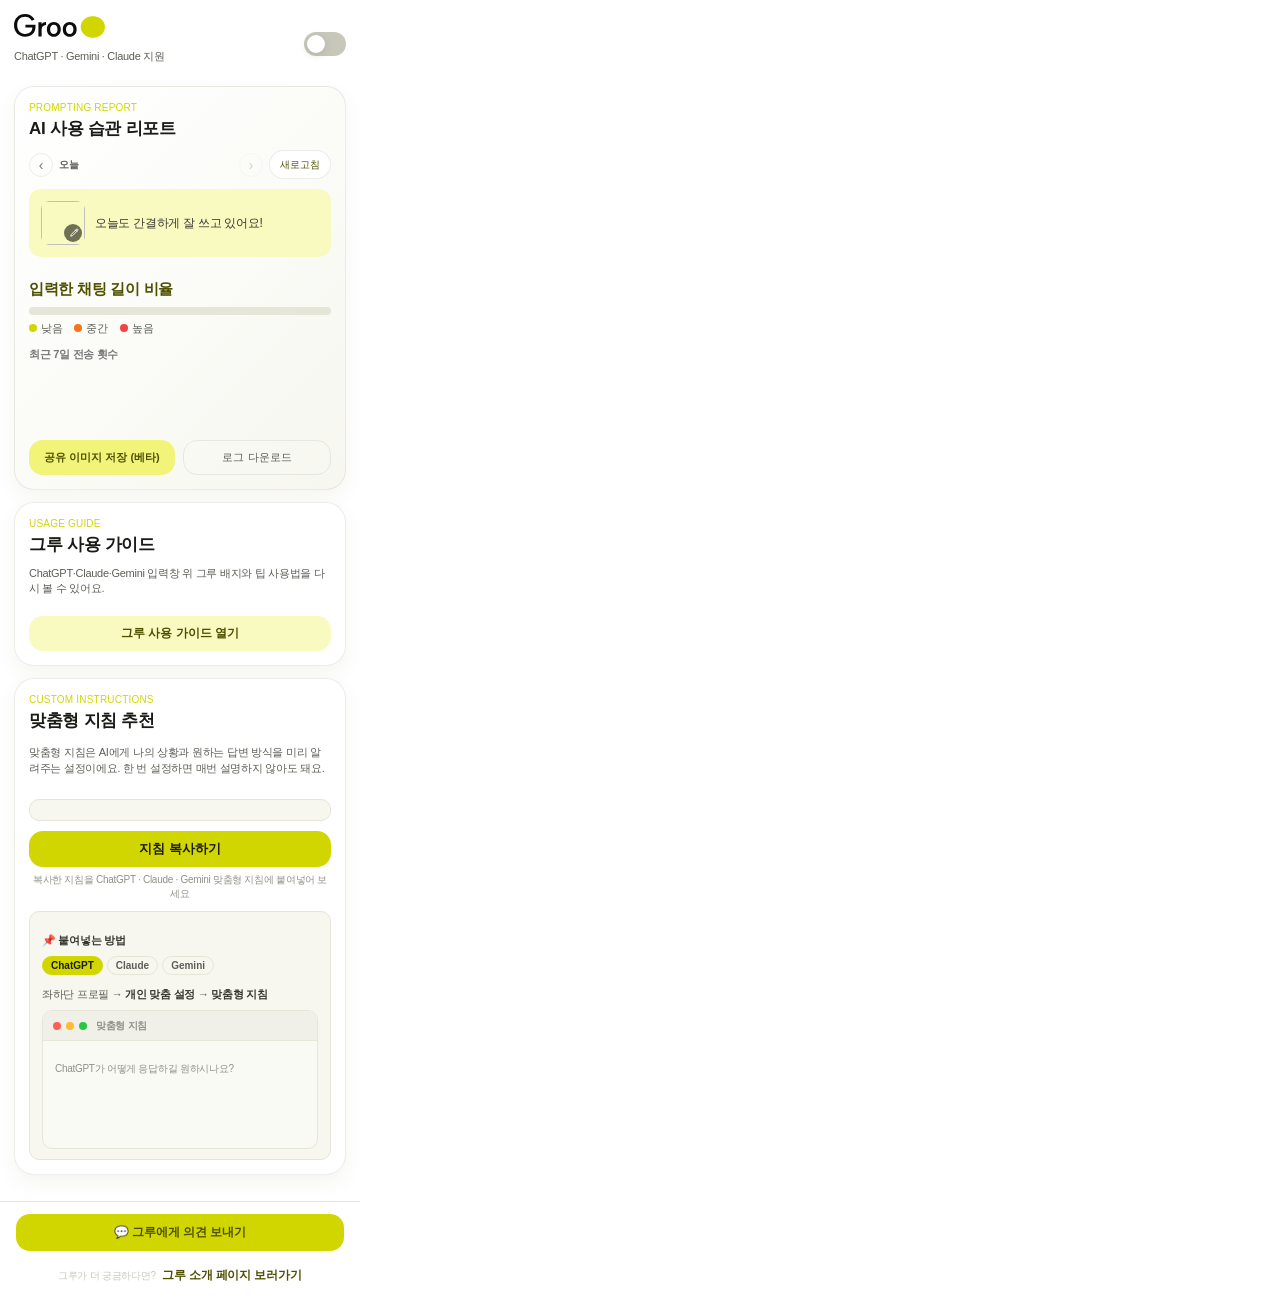
==== chrome-extension/popup/popup.html @ a74c9aa5 "피드백 버튼 구글폼 링크 연결" ====
<!doctype html>
<html lang="ko">
  <head>
    <meta charset="utf-8" />
    <meta name="viewport" content="width=device-width, initial-scale=1" />
    <title>그루Groo</title>
    <link rel="stylesheet" href="popup.css" />
  </head>
  <body>
    <main class="wrap">
      <header class="header">
        <div>
          <img src="../assets/logo_eng.svg" alt="그루" class="header-logo" />
          <p class="text-body-m">ChatGPT · Gemini · Claude 지원</p>
        </div>
        <label class="switch" title="확장 프로그램 켜기/끄기">
          <input id="enabled" type="checkbox" />
          <span></span>
        </label>
      </header>

      <section class="card report-card">
        <span class="eyebrow text-body-s">Prompting Report</span>
        <h2 class="text-h2">AI 사용 습관 리포트</h2>

        <div class="report-header">
          <button class="date-nav text-body-s" id="prevDay" type="button">&#8249;</button>
          <div class="report-date text-body-s" id="reportDate">오늘</div>
          <button class="date-nav text-body-s" id="nextDay" type="button" disabled>&#8250;</button>
          <button class="report-refresh text-body-s" id="refreshReport" type="button">새로고침</button>
        </div>

        <div id="reportStatus" class="report-status text-body-m" hidden></div>

        <div class="puri-comment">
          <div class="puri-img-wrap" id="puriImgWrap" title="클릭해서 캐릭터 이미지 변경">
            <img class="puri-img" id="puriReportImg" alt="" width="44" height="44" />
            <span class="puri-upload-hint">
              <svg width="11" height="11" viewBox="0 0 24 24" fill="none" xmlns="http://www.w3.org/2000/svg" aria-hidden="true">
                <path d="M16.862 4.487l1.687-1.688a1.875 1.875 0 112.652 2.652L10.582 16.07a4.5 4.5 0 01-1.897 1.13L6 18l.8-2.685a4.5 4.5 0 011.13-1.897l8.932-8.931zm0 0L19.5 7.125" stroke="white" stroke-width="2" stroke-linecap="round" stroke-linejoin="round"/>
              </svg>
            </span>
          </div>
          <div class="puri-bubble text-body-l">
            <span id="puriReportMsg">오늘도 간결하게 잘 쓰고 있어요!</span>
          </div>
        </div>
        <input type="file" id="puriUploadInput" accept="image/*" hidden />
        <div id="puriCustomBadge" class="puri-custom-badge" hidden>
          <span class="text-body-s">커스텀 이미지 사용 중</span>
          <button id="puriResetBtn" class="puri-reset-btn text-body-s" type="button">초기화</button>
        </div>

        <div class="report-insights" id="reportInsights"></div>

        <div class="level-mix">
          <p class="level-mix-title text-h3">입력한 채팅 길이 비율</p>
          <div class="level-bar">
            <div class="level-seg low" id="lowRatio"></div>
            <div class="level-seg medium" id="mediumRatio"></div>
            <div class="level-seg high" id="highRatio"></div>
          </div>
          <div class="level-legend">
            <span class="legend-item text-body-m">
              <span class="legend-dot low-dot"></span>낮음
            </span>
            <span class="legend-item text-body-m">
              <span class="legend-dot medium-dot"></span>중간
            </span>
            <span class="legend-item text-body-m">
              <span class="legend-dot high-dot"></span>높음
            </span>
          </div>
          <p class="level-mix-note text-body-m" id="levelMixNote"></p>
        </div>

        <div class="week-calendar">
          <div class="week-label">최근 7일 전송 횟수</div>
          <div class="week-bars" id="weekBars"></div>
          <div class="week-days-label" id="weekDaysLabel"></div>
        </div>

        <div class="report-action-row">
          <button class="share-image-btn" id="shareImageBtn" type="button">공유 이미지 저장 (베타)</button>
          <button class="download-log-btn" id="downloadLogBtn" type="button">로그 다운로드</button>
        </div>
      </section>

      <section class="card usage-card">
        <span class="eyebrow text-body-s">Usage Guide</span>
        <h2 class="text-h2">그루 사용 가이드</h2>
        <p class="help-text text-body-m">ChatGPT·Claude·Gemini 입력창 위 그루 배지와 팁 사용법을 다시 볼 수 있어요.</p>
        <button id="openGuide" class="secondary text-body-l" type="button">그루 사용 가이드 열기</button>
      </section>

      <section class="card custom-prompt-section">
        <span class="eyebrow text-body-s">Custom Instructions</span>
        <h2 class="text-h2">맞춤형 지침 추천</h2>
        <p class="custom-desc">맞춤형 지침은 AI에게 나의 상황과 원하는 답변 방식을 미리 알려주는 설정이에요. 한 번 설정하면 매번 설명하지 않아도 돼요.</p>
        <div class="persona-tabs" id="personaTabs"></div>
        <div class="prompt-fulltext" id="promptFulltext"></div>
        <button class="copy-btn" id="copyPromptBtn" type="button">지침 복사하기</button>
        <p class="copy-hint">복사한 지침을 ChatGPT · Claude · Gemini 맞춤형 지침에 붙여넣어 보세요</p>
        <div class="how-to-inline">
          <p class="how-to-title">📌 붙여넣는 방법</p>
          <div class="how-to-tabs-inline">
            <button class="how-tab-sm active" data-target="chatgpt-path" type="button">ChatGPT</button>
            <button class="how-tab-sm" data-target="claude-path" type="button">Claude</button>
            <button class="how-tab-sm" data-target="gemini-path" type="button">Gemini</button>
          </div>

          <div class="how-path active" id="chatgpt-path">
            <p class="how-path-steps">좌하단 프로필 → <strong>개인 맞춤 설정</strong> → <strong>맞춤형 지침</strong></p>
            <div class="popup-how-demo-window">
              <div class="popup-how-demo-bar">
                <span class="popup-how-demo-dot"></span>
                <span class="popup-how-demo-dot"></span>
                <span class="popup-how-demo-dot"></span>
                <span class="popup-how-demo-title">맞춤형 지침</span>
              </div>
              <div class="popup-how-demo-body">
                <p class="popup-how-demo-label">ChatGPT가 어떻게 응답하길 원하시나요?</p>
                <div class="popup-how-demo-textarea" id="popupChatgptTyping"></div>
              </div>
            </div>
          </div>

          <div class="how-path" id="claude-path">
            <p class="how-path-steps">좌하단 프로필 → <strong>설정</strong> → 일반 → <strong>Claude 지침</strong></p>
            <div class="popup-how-demo-window">
              <div class="popup-how-demo-bar">
                <span class="popup-how-demo-dot"></span>
                <span class="popup-how-demo-dot"></span>
                <span class="popup-how-demo-dot"></span>
                <span class="popup-how-demo-title">Claude 지침</span>
              </div>
              <div class="popup-how-demo-body">
                <p class="popup-how-demo-label">Claude 지침</p>
                <div class="popup-how-demo-textarea" id="popupClaudeTyping"></div>
              </div>
            </div>
          </div>

          <div class="how-path" id="gemini-path">
            <p class="how-path-steps">좌하단 프로필 → <strong>설정</strong> → <strong>Gemini 요청 사항</strong> → 추가</p>
            <div class="popup-how-demo-window">
              <div class="popup-how-demo-bar">
                <span class="popup-how-demo-dot"></span>
                <span class="popup-how-demo-dot"></span>
                <span class="popup-how-demo-dot"></span>
                <span class="popup-how-demo-title">Gemini 요청 사항</span>
              </div>
              <div class="popup-how-demo-body">
                <p class="popup-how-demo-label">Gemini가 무엇을 기억하길 원하시나요?</p>
                <div class="popup-how-demo-textarea" id="popupGeminiTyping"></div>
              </div>
            </div>
          </div>

        </div>
      </section>


    </main>
    <div class="feedback-bar">
      <a href="https://forms.gle/J7vENFcGv5SQjgeB8" target="_blank" class="feedback-btn" id="feedbackBtn">
        💬 그루에게 의견 보내기
      </a>
    </div>
    <div class="landing-link-bar">
      <span class="landing-link-pre">그루가 더 궁금하다면?</span>
      <a href="https://b-side-ground.vercel.app/" target="_blank" class="landing-link-btn">
        그루 소개 페이지 보러가기
      </a>
    </div>
    <script src="popup.js"></script>
  </body>
</html>
---- chrome-extension/popup/popup.css ----
[hidden] { display: none !important; }
* { box-sizing: border-box; }

:root {
  /* Chatpull Green */
  --green-50: #f9fac0;
  --green-100: #f2f47a;
  --green-200: #e8eb3e;
  --green-400: #d1d600; /* Primary */
  --green-600: #a8ac00;
  --green-800: #7a7d00;
  --green-900: #4e5000;

  /* Chatpull Gray */
  --gray-50: #f7f7f0;
  --gray-100: #e5e5d8;
  --gray-200: #c8c8ba;
  --gray-400: #919188;
  --gray-600: #5e5e57;
  --gray-800: #383833;
  --gray-900: #1a1a16;

  /* Sub Colors */
  --danger: #ef4444;
  --warning: #f97316;
  --black: #000000;

  /* Semantic aliases */
  --color-primary: var(--green-400);
  --color-primary-deep: var(--green-900);
  --color-surface: #ffffff;
  --color-surface-muted: var(--gray-50);
  --color-border: rgba(26, 26, 22, 0.08);
  --color-text: var(--gray-900);
  --color-text-sub: var(--gray-600);
}

/* Typography (SUIT) */
.text-display { font-size: 24px; font-weight: 700; line-height: 130%; }
.text-h1 { font-size: 20px; font-weight: 700; line-height: 130%; }
.text-h2 { font-size: 17px; font-weight: 600; line-height: 130%; }
.text-h3 { font-size: 15px; font-weight: 600; line-height: 130%; }
.text-status { font-size: 14px; font-weight: 700; line-height: 130%; }
.text-body-l { font-size: 12px; font-weight: 500; line-height: 130%; }
.text-body-m { font-size: 11px; font-weight: 400; line-height: 130%; }
.text-body-s { font-size: 10px; font-weight: 500; line-height: 130%; }

body {
  width: 360px;
  margin: 0;
  background: var(--color-surface);
  color: var(--color-text);
  font-family: "SUIT", "Pretendard", "Apple SD Gothic Neo", -apple-system, BlinkMacSystemFont, "Segoe UI", sans-serif;
  letter-spacing: -0.018em;
}

.wrap { padding: 14px; }

.header {
  display: flex;
  justify-content: space-between;
  gap: 12px;
  align-items: center;
  margin-bottom: 12px;
}

.header h1 {
  margin: 0 0 3px;
  color: var(--color-text);
}

.header-logo {
  height: 24px;
  width: auto;
  display: block;
  margin-bottom: 3px;
}

.header .text-body-m {
  color: var(--color-text-sub);
}

.card {
  border: 1px solid var(--color-border);
  border-radius: 20px;
  padding: 14px;
  margin-bottom: 12px;
  background: var(--color-surface);
  box-shadow: 0 8px 20px rgba(78, 80, 0, 0.06);
}

.card > .eyebrow {
  display: block;
  margin-bottom: 4px;
  color: var(--color-primary);
  text-transform: uppercase;
  letter-spacing: 0.02em;
}

.card > h2 {
  margin: 0 0 10px;
  color: var(--color-text);
}

.help-text {
  margin-top: 7px;
  color: var(--color-text-sub);
}

.switch input { display: none; }

.switch span {
  display: block;
  position: relative;
  width: 42px;
  height: 24px;
  border-radius: 999px;
  background: var(--gray-200);
  transition: background 120ms ease;
}

.switch span::before {
  content: "";
  position: absolute;
  top: 3px;
  left: 3px;
  width: 18px;
  height: 18px;
  border-radius: 50%;
  background: var(--color-surface);
  box-shadow: 0 2px 8px rgba(0, 0, 0, 0.12);
  transition: transform 120ms ease;
}

.switch input:checked + span { background: var(--color-primary); }
.switch input:checked + span::before { transform: translateX(18px); }

button {
  border: 0;
  border-radius: 14px;
  padding: 10px 12px;
  background: var(--green-900);
  color: var(--color-surface);
  cursor: pointer;
  font-family: inherit;
}

button.text-body-l { font-weight: 600; }

button:hover { filter: brightness(1.04); }

button.secondary {
  width: 100%;
  margin-top: 10px;
  color: var(--green-900);
  background: var(--green-50);
}

/* Report */
.report-card {
  background: linear-gradient(135deg, var(--color-surface) 0%, var(--gray-50) 100%);
}

.report-header {
  display: flex;
  align-items: center;
  gap: 6px;
  margin-bottom: 4px;
}

.report-date {
  flex: 1;
  font-weight: 700;
  color: var(--color-text-sub);
}

.date-nav {
  background: none;
  border: 1px solid var(--color-border);
  border-radius: 50%;
  width: 24px;
  height: 24px;
  padding: 0;
  font-size: 14px;
  color: #777;
  cursor: pointer;
  flex: none;
  line-height: 1;
}

.date-nav:disabled {
  opacity: 0.3;
  cursor: not-allowed;
}

.report-refresh {
  flex: 0 0 auto;
  padding: 7px 10px;
  border-radius: 999px;
  background: var(--color-surface);
  color: var(--green-900);
  border: 1px solid var(--color-border);
}

.report-status {
  padding: 10px 11px;
  border-radius: 14px;
  background: var(--color-surface);
  color: var(--color-text-sub);
  border: 1px solid var(--color-border);
  margin-bottom: 8px;
}

.puri-comment {
  display: flex;
  align-items: center;
  gap: 10px;
  background: var(--green-50);
  border-radius: 12px;
  padding: 12px;
  margin: 10px 0;
}

.puri-img-wrap {
  position: relative;
  width: 44px;
  height: 44px;
  flex-shrink: 0;
  cursor: pointer;
  border-radius: 8px;
  overflow: hidden;
}

.puri-img {
  width: 44px;
  height: 44px;
  object-fit: cover;
  display: block;
  border-radius: 8px;
}

.puri-upload-hint {
  position: absolute;
  bottom: 3px;
  right: 3px;
  width: 18px;
  height: 18px;
  display: flex;
  align-items: center;
  justify-content: center;
  background: rgba(0,0,0,0.55);
  border-radius: 50%;
  opacity: 1;
  pointer-events: none;
}

.puri-custom-badge {
  display: flex;
  align-items: center;
  justify-content: space-between;
  gap: 8px;
  padding: 6px 10px;
  border-radius: 10px;
  background: var(--green-100);
  margin-top: -4px;
  margin-bottom: 4px;
}

.puri-reset-btn {
  padding: 3px 8px;
  border-radius: 8px;
  background: transparent;
  color: var(--green-900);
  border: 1px solid var(--green-600);
  cursor: pointer;
}

.puri-bubble {
  color: var(--gray-800);
}

.report-insights {
  display: grid;
  gap: 8px;
  margin: 10px 0 12px;
}

.insight-item {
  padding: 11px 12px;
  border-radius: 14px;
  background: rgba(255, 255, 255, 0.88);
  border: 1px solid rgba(209, 214, 0, 0.28);
}

.insight-item p {
  margin: 0;
  color: var(--gray-800);
}

.insight-item .text-display {
  color: var(--green-900);
}

.level-mix { margin-top: 4px; }

.level-mix-title {
  margin: 0 0 8px;
  color: var(--green-900);
}

.level-mix-note {
  margin: 8px 0 0;
  color: var(--gray-600);
}

.level-bar {
  height: 8px;
  border-radius: 99px;
  overflow: hidden;
  background: var(--gray-100);
  display: flex;
}

.level-seg {
  height: 100%;
  min-width: 0;
  transition: width 200ms ease;
}

.level-seg.low { background: var(--green-400); }
.level-seg.medium { background: var(--warning); }
.level-seg.high { background: var(--danger); }

.level-legend {
  display: flex;
  gap: 12px;
  margin-top: 6px;
}

.legend-item {
  display: flex;
  align-items: center;
  gap: 4px;
  color: var(--color-text-sub);
}

.legend-dot {
  width: 8px;
  height: 8px;
  border-radius: 50%;
  flex-shrink: 0;
}

.low-dot { background: var(--green-400); }
.medium-dot { background: var(--warning); }
.high-dot { background: var(--danger); }

.week-calendar { margin-top: 12px; }

.week-label {
  font-size: 11px;
  font-weight: 700;
  color: #777;
  margin-bottom: 8px;
}

.week-bars {
  display: flex;
  align-items: flex-end;
  gap: 4px;
  height: 56px;
}

.week-bar-wrap {
  flex: 1;
  display: flex;
  flex-direction: column;
  align-items: center;
  gap: 2px;
  height: 100%;
}

.week-bar-bg {
  width: 100%;
  flex: 1;
  background: #f0f0f0;
  border-radius: 4px;
  display: flex;
  align-items: flex-end;
  overflow: hidden;
}

.week-bar-fill {
  width: 100%;
  border-radius: 4px;
  transition: height 0.3s ease;
  min-height: 0;
  background: #d1d600;
  display: flex;
  flex-direction: column;
  overflow: hidden;
}

.week-bar-fill.today { outline: 2px solid #a8ac00; }

.week-seg { width: 100%; }
.week-seg.low    { background: #d1d600; }
.week-seg.medium { background: #f97316; }
.week-seg.high   { background: #ef4444; }

.week-bar-count {
  font-size: 9px;
  color: #777;
  text-align: center;
}

.week-days-label {
  display: flex;
  gap: 4px;
  margin-top: 4px;
}

.week-day-label {
  flex: 1;
  font-size: 10px;
  color: #aaa;
  text-align: center;
}

.week-day-label.today {
  color: #4e5000;
  font-weight: 700;
}

/* Tips */
.tip-library {
  margin-top: 12px;
  padding-top: 12px;
  border-top: 1px solid var(--color-border);
}

.category-tabs {
  display: flex;
  gap: 8px;
  overflow-x: auto;
  padding: 2px 1px 9px;
  scrollbar-width: thin;
}

.category-tab {
  flex: 0 0 auto;
  padding: 8px 11px;
  border-radius: 999px;
  background: var(--color-surface);
  color: var(--gray-600);
  border: 1px solid var(--color-border);
}

.category-tab[aria-selected="true"] {
  background: var(--green-900);
  color: var(--color-surface);
}

.tip-list-head {
  display: flex;
  align-items: baseline;
  justify-content: space-between;
  gap: 8px;
  margin: 5px 0 8px;
  color: var(--green-900);
}

.tip-list-head span {
  color: var(--color-text-sub);
}

.tip-list {
  display: grid;
  gap: 8px;
  max-height: 200px;
  overflow-y: auto;
  padding-right: 4px;
}

.tip-item {
  padding: 10px 11px;
  border-radius: 14px;
  background: var(--green-50);
  border: 1px solid rgba(209, 214, 0, 0.35);
}

.tip-item p {
  margin: 0;
  color: var(--gray-800);
}

.tip-item small {
  display: block;
  margin-top: 5px;
  color: var(--gray-400);
}

/* Settings card */
.settings-card {}

.setting-row {
  display: flex;
  align-items: center;
  justify-content: space-between;
  gap: 12px;
  padding: 4px 0;
}

.setting-info { flex: 1; min-width: 0; }

.setting-label {
  margin: 0 0 2px;
  color: var(--color-text);
}

.setting-desc {
  margin: 0;
  color: var(--color-text-sub);
}

/* Custom prompts section */
.custom-prompt-section .section-title {
  margin: 0 0 10px;
}

.persona-tabs {
  display: flex;
  flex-wrap: wrap;
  gap: 6px;
  margin-bottom: 10px;
}

.persona-tab {
  font-size: 11px;
  font-weight: 600;
  padding: 4px 10px;
  border-radius: 99px;
  border: 1.5px solid #e5e5d8;
  background: transparent;
  cursor: pointer;
  color: #5e5e57;
  transition: all 0.15s;
  white-space: nowrap;
  font-family: inherit;
}

.persona-tab.active {
  background: #d1d600;
  border-color: #d1d600;
  color: #1a1a16;
}

.preset-list {
  display: flex;
  flex-direction: column;
  gap: 4px;
  max-height: 200px;
  overflow-y: auto;
  margin-bottom: 10px;
}

.preset-item {
  font-size: 12px;
  padding: 8px 10px;
  border-radius: 8px;
  border: 1.5px solid #e5e5d8;
  cursor: pointer;
  color: #383833;
  background: #fafaf5;
  transition: all 0.15s;
}

.preset-item:hover {
  border-color: #d1d600;
  background: #f9fac0;
}

.preset-item.selected {
  border-color: #d1d600;
  background: #f2f47a;
  font-weight: 600;
}

.copy-btn {
  width: 100%;
  padding: 9px;
  border-radius: 14px;
  border: none;
  background: #d1d600;
  color: #1a1a16;
  font-size: 13px;
  font-weight: 700;
  cursor: pointer;
  font-family: inherit;
  transition: opacity 0.15s, background 0.15s;
}

.copy-btn:disabled {
  opacity: 0.35;
  cursor: not-allowed;
}

.copy-btn.copied {
  background: #4e5000;
  color: #ffffff;
}

.copy-hint {
  font-size: 10px;
  color: #919188;
  text-align: center;
  margin-top: 6px;
  margin-bottom: 0;
  line-height: 1.4;
}

.report-action-row {
  display: flex;
  gap: 8px;
  margin-top: 10px;
}

.share-image-btn {
  flex: 1;
  padding: 9px 0;
  background: var(--green-100);
  border: none;
  border-radius: 14px;
  color: var(--green-900);
  font-family: inherit;
  font-size: 11px;
  font-weight: 700;
  cursor: pointer;
  transition: background 0.15s;
}
.share-image-btn:hover { background: var(--green-200); }

.download-log-btn {
  flex: 1;
  padding: 9px 0;
  background: transparent;
  border: 1px solid var(--color-border);
  border-radius: 14px;
  color: var(--color-text-sub);
  font-family: inherit;
  font-size: 11px;
  font-weight: 500;
  cursor: pointer;
  text-align: center;
  transition: border-color 0.15s, color 0.15s;
}
.download-log-btn:hover {
  border-color: var(--color-primary);
  color: var(--color-text);
}

.feedback-bar {
  padding: 12px 16px 8px;
  border-top: 1px solid #e5e5d8;
  text-align: center;
}

.feedback-btn {
  display: block;
  width: 100%;
  padding: 10px 0;
  background: var(--color-primary);
  border: none;
  border-radius: 14px;
  color: var(--color-primary-deep);
  text-decoration: none;
  font-family: inherit;
  font-weight: 700;
  font-size: 12px;
  letter-spacing: -0.01em;
  transition: background 0.15s, opacity 0.15s;
}
.feedback-btn:hover {
  background: var(--green-200);
  opacity: 0.9;
}

.landing-link-bar {
  padding: 8px 16px 14px;
  text-align: center;
  display: flex;
  flex-direction: row;
  align-items: center;
  justify-content: center;
  gap: 6px;
}

.landing-link-pre {
  font-size: 10px;
  color: #c8c8ba;
  font-weight: 400;
  white-space: nowrap;
}

.landing-link-btn {
  font-size: 12px;
  font-weight: 600;
  color: #4e5000;
  text-decoration: none;
  letter-spacing: -0.01em;
  transition: color 0.15s;
}

.landing-link-btn:hover {
  color: #1a1a16;
}

.setting-group { margin-top: 12px; }
.setting-group-label { font-size: 11px; font-weight: 600; color: #5e5e57; margin-bottom: 6px; }

.tip-scale-row { display: flex; align-items: center; gap: 8px; }
.tip-scale-row input[type="range"] { flex: 1; accent-color: #d1d600; }
#tipBarScaleValue { font-size: 11px; font-weight: 700; color: #383833; min-width: 32px; text-align: right; }
.tip-scale-markers { position: relative; display: flex; justify-content: space-between; font-size: 10px; color: #919188; margin-top: 2px; height: 14px; }
.default-marker { position: absolute; left: 20%; transform: translateX(-50%); color: #a8ac00; font-weight: 700; white-space: nowrap; }
.tip-scale-reset {
  margin-top: 6px; font-size: 11px; color: #919188;
  background: transparent; border: 1px solid #e5e5d8; border-radius: 6px;
  padding: 3px 8px; cursor: pointer; display: block; font-family: inherit;
}
.tip-scale-reset:hover { border-color: #d1d600; color: #383833; }

.tip-preview-wrap { margin-top: 12px; }
.tip-preview-label { font-size: 10px; font-weight: 700; color: #919188; text-transform: uppercase; letter-spacing: 0.05em; margin-bottom: 6px; }
.tip-preview-badge {
  display: inline-flex;
  border: 2px solid #d1d600;
  border-radius: 999px;
  background: #ffffff;
  box-shadow: 0 2px 8px rgba(0,0,0,0.10);
  overflow: hidden;
  max-width: 100%;
  transform-origin: left center;
}
.tip-preview-badge-inner { display: flex; align-items: center; gap: 4px; padding: 5px 10px 5px 6px; }
.tip-preview-badge-text { display: flex; flex-direction: column; gap: 1px; }
.tip-preview-badge-text strong { font-size: 11px; font-weight: 700; color: #4e5000; line-height: 1.2; }
.tip-preview-badge-text span { font-size: 10px; color: #919188; line-height: 1.2; }
.tip-preview-bar {
  font-size: 11px; color: #5e5e57; margin-left: 6px; padding-left: 8px;
  border-left: 1px solid #e5e5d8;
  white-space: nowrap; overflow: hidden; text-overflow: ellipsis; max-width: 160px;
}

.custom-desc { font-size: 11px; color: #5e5e57; line-height: 1.5; margin-bottom: 12px; }

.how-path-steps { font-size: 11px; color: #5e5e57; line-height: 1.5; margin-bottom: 8px; }
.how-path-steps strong { color: #383833; }

.popup-how-demo-window {
  border: 1.5px solid #e5e5d8; border-radius: 10px; overflow: hidden; background: #fafaf5;
}
.popup-how-demo-bar {
  display: flex; align-items: center; gap: 5px;
  padding: 7px 10px; background: #f0f0e8; border-bottom: 1px solid #e5e5d8;
}
.popup-how-demo-dot {
  width: 8px; height: 8px; border-radius: 50%; background: #d8d8cc; flex-shrink: 0;
}
.popup-how-demo-dot:nth-child(1) { background: #ff5f57; }
.popup-how-demo-dot:nth-child(2) { background: #febc2e; }
.popup-how-demo-dot:nth-child(3) { background: #28c840; }
.popup-how-demo-title { font-size: 10px; font-weight: 600; color: #919188; margin-left: 4px; }
.popup-how-demo-body { padding: 10px 12px; }
.popup-how-demo-label { font-size: 10px; color: #919188; font-weight: 500; margin-bottom: 6px; }
.popup-how-demo-textarea {
  min-height: 56px; font-size: 10px; color: #383833; line-height: 1.6;
  white-space: pre-wrap; word-break: break-all;
}

.how-to-inline {
  margin-top: 10px; padding: 10px 12px;
  background: #f7f7f0; border: 1.5px solid #e5e5d8; border-radius: 10px;
}
.how-to-title { font-size: 11px; font-weight: 700; color: #383833; margin-bottom: 8px; }
.how-to-tabs-inline { display: flex; gap: 4px; margin-bottom: 8px; }
.how-tab-sm {
  font-size: 10px; font-weight: 600; padding: 3px 8px;
  border-radius: 99px; border: 1px solid #e5e5d8;
  background: transparent; color: #5e5e57; cursor: pointer; font-family: inherit;
}
.how-tab-sm.active { background: #d1d600; border-color: #d1d600; color: #1a1a16; }
.how-path { display: none; font-size: 11px; color: #5e5e57; line-height: 1.5; }
.how-path.active { display: block; }

.section-label {
  font-size: 10px;
  font-weight: 700;
  letter-spacing: 0.08em;
  color: #919188;
  text-transform: uppercase;
  margin-bottom: 8px;
}

.setting-control {
  display: flex;
  align-items: center;
  gap: 8px;
}

.setting-control input[type="range"] {
  width: 90px;
}

.how-to-set-desc {
  color: #919188;
  margin-bottom: 10px;
}

.popup-how-tabs {
  display: flex;
  gap: 6px;
  margin-bottom: 10px;
}

.popup-how-tab {
  font-size: 11px;
  font-weight: 600;
  padding: 3px 9px;
  border-radius: 99px;
  border: 1.5px solid #e5e5d8;
  background: transparent;
  color: #5e5e57;
  cursor: pointer;
  font-family: inherit;
  transition: all 0.15s;
}

.popup-how-tab.active {
  background: #d1d600;
  border-color: #d1d600;
  color: #1a1a16;
}

.popup-how-panels { }

.popup-how-panel {
  display: none;
  flex-direction: column;
  gap: 8px;
}

.popup-how-panel.active {
  display: flex;
}

.popup-how-step {
  display: flex;
  align-items: flex-start;
  gap: 8px;
  font-size: 11px;
  color: #383833;
  line-height: 1.5;
}

.popup-how-num {
  width: 18px;
  height: 18px;
  border-radius: 50%;
  background: #d1d600;
  color: #1a1a16;
  font-size: 10px;
  font-weight: 700;
  display: flex;
  align-items: center;
  justify-content: center;
  flex-shrink: 0;
}

.prompt-fulltext {
  font-size: 11px;
  color: #5e5e57;
  line-height: 1.6;
  white-space: pre-wrap;
  word-break: break-all;
  max-height: 160px;
  overflow-y: auto;
  background: #f7f7f0;
  border: 1.5px solid #e5e5d8;
  border-radius: 10px;
  padding: 10px 12px;
  margin-bottom: 10px;
}
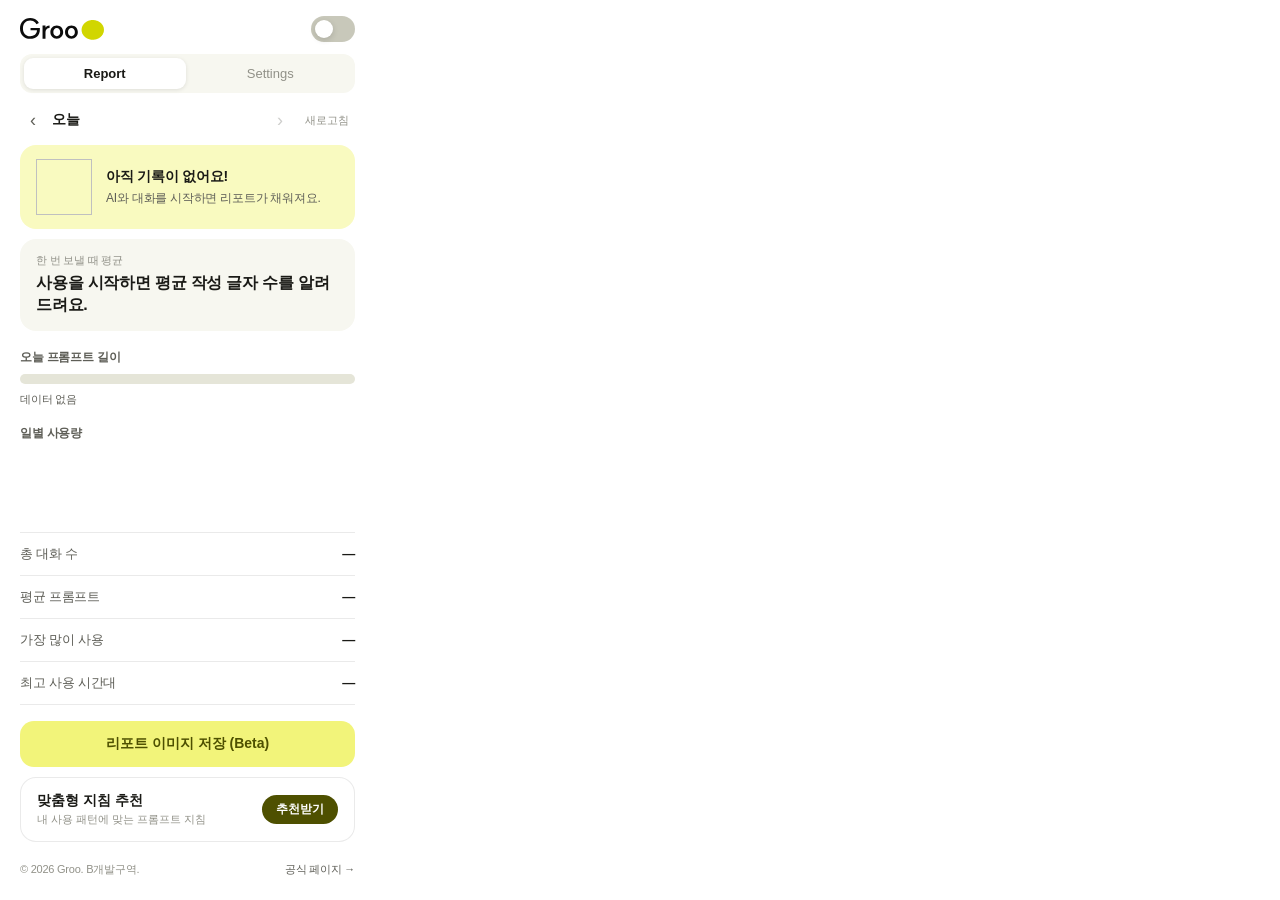
==== commit 255dec5f: "팝업 UI 전면 리디자인 - Report / Settings 탭 구조로 전환 - Report 탭: 푸리 카드, 평균 글자 카드, 레벨 바, 일별 차트, 통계 그리드, 이미지 저장," ====
--- a/chrome-extension/popup/popup.html
+++ b/chrome-extension/popup/popup.html
@@ -7,172 +7,173 @@
     <link rel="stylesheet" href="popup.css" />
   </head>
   <body>
-    <main class="wrap">
-      <header class="header">
-        <div>
-          <img src="../assets/logo_eng.svg" alt="그루" class="header-logo" />
-          <p class="text-body-m">ChatGPT · Gemini · Claude 지원</p>
+    <header class="header">
+      <img src="../assets/logo_eng.svg" alt="그루" class="header-logo" />
+      <label class="switch" title="확장 프로그램 켜기/끄기">
+        <input id="enabled" type="checkbox" />
+        <span></span>
+      </label>
+    </header>
+
+    <div class="tab-bar">
+      <button class="tab-btn active" data-tab="report" type="button">Report</button>
+      <button class="tab-btn" data-tab="settings" type="button">Settings</button>
+    </div>
+
+    <!-- ── Report panel ── -->
+    <div id="tabReport" class="tab-panel">
+
+      <div class="date-nav-row">
+        <button class="date-arrow" id="prevDay" type="button">&#8249;</button>
+        <span class="date-label" id="reportDate">오늘</span>
+        <button class="date-arrow" id="nextDay" type="button" disabled>&#8250;</button>
+        <button class="refresh-btn" id="refreshReport" type="button">새로고침</button>
+      </div>
+
+      <div id="reportStatus" class="report-status" hidden></div>
+
+      <!-- Puri card -->
+      <div class="puri-card" id="puriCard">
+        <div class="puri-img-wrap" id="puriImgWrap" title="클릭해서 캐릭터 이미지 변경">
+          <img class="puri-img" id="puriReportImg" alt="" width="56" height="56" />
+          <span class="puri-upload-hint">
+            <svg width="11" height="11" viewBox="0 0 24 24" fill="none" aria-hidden="true">
+              <path d="M16.862 4.487l1.687-1.688a1.875 1.875 0 112.652 2.652L10.582 16.07a4.5 4.5 0 01-1.897 1.13L6 18l.8-2.685a4.5 4.5 0 011.13-1.897l8.932-8.931zm0 0L19.5 7.125" stroke="white" stroke-width="2" stroke-linecap="round" stroke-linejoin="round"/>
+            </svg>
+          </span>
         </div>
-        <label class="switch" title="확장 프로그램 켜기/끄기">
-          <input id="enabled" type="checkbox" />
-          <span></span>
-        </label>
-      </header>
+        <div class="puri-text">
+          <p class="puri-title" id="puriReportTitle">아직 기록이 없어요!</p>
+          <p class="puri-sub" id="puriReportMsg">AI와 대화를 시작하면 리포트가 채워져요.</p>
+        </div>
+      </div>
+      <input type="file" id="puriUploadInput" accept="image/*" hidden />
+      <div id="puriCustomBadge" class="puri-custom-badge" hidden>
+        <span>커스텀 이미지 사용 중</span>
+        <button id="puriResetBtn" class="puri-reset-btn" type="button">초기화</button>
+      </div>
 
-      <section class="card report-card">
-        <span class="eyebrow text-body-s">Prompting Report</span>
-        <h2 class="text-h2">AI 사용 습관 리포트</h2>
+      <!-- Avg chars card -->
+      <div class="avg-card">
+        <p class="avg-label">한 번 보낼 때 평균</p>
+        <p class="avg-value" id="avgCharsText">사용을 시작하면 평균 작성 글자 수를 알려드려요.</p>
+      </div>
 
-        <div class="report-header">
-          <button class="date-nav text-body-s" id="prevDay" type="button">&#8249;</button>
-          <div class="report-date text-body-s" id="reportDate">오늘</div>
-          <button class="date-nav text-body-s" id="nextDay" type="button" disabled>&#8250;</button>
-          <button class="report-refresh text-body-s" id="refreshReport" type="button">새로고침</button>
+      <!-- Level bar section -->
+      <div class="section-block">
+        <p class="section-label">오늘 프롬프트 길이</p>
+        <div class="level-bar">
+          <div class="level-seg low" id="lowRatio"></div>
+          <div class="level-seg medium" id="mediumRatio"></div>
+          <div class="level-seg high" id="highRatio"></div>
         </div>
+        <p class="level-legend-inline" id="levelMixNote">데이터 없음</p>
+      </div>
 
-        <div id="reportStatus" class="report-status text-body-m" hidden></div>
+      <!-- Weekly chart section -->
+      <div class="section-block">
+        <p class="section-label">일별 사용량</p>
+        <div class="week-bars" id="weekBars"></div>
+        <div class="week-days-label" id="weekDaysLabel"></div>
+      </div>
 
-        <div class="puri-comment">
-          <div class="puri-img-wrap" id="puriImgWrap" title="클릭해서 캐릭터 이미지 변경">
-            <img class="puri-img" id="puriReportImg" alt="" width="44" height="44" />
-            <span class="puri-upload-hint">
-              <svg width="11" height="11" viewBox="0 0 24 24" fill="none" xmlns="http://www.w3.org/2000/svg" aria-hidden="true">
-                <path d="M16.862 4.487l1.687-1.688a1.875 1.875 0 112.652 2.652L10.582 16.07a4.5 4.5 0 01-1.897 1.13L6 18l.8-2.685a4.5 4.5 0 011.13-1.897l8.932-8.931zm0 0L19.5 7.125" stroke="white" stroke-width="2" stroke-linecap="round" stroke-linejoin="round"/>
-              </svg>
-            </span>
+      <!-- Stats grid -->
+      <div class="stats-grid">
+        <div class="stats-row">
+          <span class="stats-label">총 대화 수</span>
+          <span class="stats-value" id="statTotal">—</span>
+        </div>
+        <div class="stats-row">
+          <span class="stats-label">평균 프롬프트</span>
+          <span class="stats-value" id="statAvg">—</span>
+        </div>
+        <div class="stats-row">
+          <span class="stats-label">가장 많이 사용</span>
+          <span class="stats-value" id="statPlatform">—</span>
+        </div>
+        <div class="stats-row">
+          <span class="stats-label">최고 사용 시간대</span>
+          <span class="stats-value" id="statPeak">—</span>
+        </div>
+      </div>
+
+      <!-- Share image CTA -->
+      <button class="share-image-btn" id="shareImageBtn" type="button">리포트 이미지 저장 (Beta)</button>
+
+      <!-- Custom instructions entry -->
+      <button class="custom-entry-card" id="openCustomSheet" type="button">
+        <div class="custom-entry-text">
+          <p class="custom-entry-title">맞춤형 지침 추천</p>
+          <p class="custom-entry-sub">내 사용 패턴에 맞는 프롬프트 지침</p>
+        </div>
+        <span class="custom-entry-pill">추천받기</span>
+      </button>
+
+      <footer class="popup-footer">
+        <span>© 2026 Groo. B개발구역.</span>
+        <a href="https://b-side-ground.vercel.app/" target="_blank">공식 페이지 →</a>
+      </footer>
+    </div>
+
+    <!-- ── Settings panel ── -->
+    <div id="tabSettings" class="tab-panel" hidden>
+
+      <p class="settings-section-label">사용 설정</p>
+      <div class="settings-card">
+        <div class="settings-row">
+          <span class="settings-row-label">집중 모드</span>
+          <label class="switch">
+            <input id="focusMode" type="checkbox" />
+            <span></span>
+          </label>
+        </div>
+        <div class="settings-divider"></div>
+        <div class="settings-row">
+          <div>
+            <p class="settings-row-label">처음 사용 팁</p>
+            <p class="settings-row-sub">그루 사용법을 다시 볼 수 있어요.</p>
           </div>
-          <div class="puri-bubble text-body-l">
-            <span id="puriReportMsg">오늘도 간결하게 잘 쓰고 있어요!</span>
-          </div>
+          <button class="settings-action-btn" id="openGuide" type="button">열기</button>
         </div>
-        <input type="file" id="puriUploadInput" accept="image/*" hidden />
-        <div id="puriCustomBadge" class="puri-custom-badge" hidden>
-          <span class="text-body-s">커스텀 이미지 사용 중</span>
-          <button id="puriResetBtn" class="puri-reset-btn text-body-s" type="button">초기화</button>
+      </div>
+
+      <p class="settings-section-label">데이터</p>
+      <div class="settings-card">
+        <div class="settings-row">
+          <span class="settings-row-label">리포트 내보내기</span>
+          <button class="settings-action-btn" id="downloadLogBtn" type="button">내보내기</button>
         </div>
+        <div class="settings-divider"></div>
+        <div class="settings-row">
+          <span class="settings-row-label">통계 초기화</span>
+          <button class="settings-action-btn danger" id="resetStatsBtn" type="button">초기화</button>
+        </div>
+      </div>
 
-        <div class="report-insights" id="reportInsights"></div>
+      <footer class="popup-footer">
+        <span>© 2026 Groo. B개발구역.</span>
+        <a href="https://b-side-ground.vercel.app/" target="_blank">공식 페이지 →</a>
+      </footer>
+    </div>
 
-        <div class="level-mix">
-          <p class="level-mix-title text-h3">입력한 채팅 길이 비율</p>
-          <div class="level-bar">
-            <div class="level-seg low" id="lowRatio"></div>
-            <div class="level-seg medium" id="mediumRatio"></div>
-            <div class="level-seg high" id="highRatio"></div>
-          </div>
-          <div class="level-legend">
-            <span class="legend-item text-body-m">
-              <span class="legend-dot low-dot"></span>낮음
-            </span>
-            <span class="legend-item text-body-m">
-              <span class="legend-dot medium-dot"></span>중간
-            </span>
-            <span class="legend-item text-body-m">
-              <span class="legend-dot high-dot"></span>높음
-            </span>
-          </div>
-          <p class="level-mix-note text-body-m" id="levelMixNote"></p>
+    <!-- ── Custom instructions sheet ── -->
+    <div id="customSheet" class="sheet-overlay" hidden>
+      <div class="sheet-backdrop" id="sheetBackdrop"></div>
+      <div class="sheet">
+        <div class="sheet-handle"></div>
+        <div class="sheet-header">
+          <span class="sheet-title">맞춤형 지침 추천</span>
+          <button class="sheet-close" id="closeSheet" type="button">✕</button>
         </div>
+        <div class="sheet-persona-pills" id="sheetPersonaTabs"></div>
+        <div class="sheet-presets" id="sheetPresets"></div>
+        <div class="sheet-cta">
+          <button class="sheet-copy-btn" id="sheetCopyBtn" type="button">지침 복사하기</button>
+          <p class="sheet-copy-hint">복사한 지침을 ChatGPT · Claude · Gemini 맞춤형 지침에 붙여 넣어 보세요</p>
+        </div>
+      </div>
+    </div>
 
-        <div class="week-calendar">
-          <div class="week-label">최근 7일 전송 횟수</div>
-          <div class="week-bars" id="weekBars"></div>
-          <div class="week-days-label" id="weekDaysLabel"></div>
-        </div>
-
-        <div class="report-action-row">
-          <button class="share-image-btn" id="shareImageBtn" type="button">공유 이미지 저장 (베타)</button>
-          <button class="download-log-btn" id="downloadLogBtn" type="button">로그 다운로드</button>
-        </div>
-      </section>
-
-      <section class="card usage-card">
-        <span class="eyebrow text-body-s">Usage Guide</span>
-        <h2 class="text-h2">그루 사용 가이드</h2>
-        <p class="help-text text-body-m">ChatGPT·Claude·Gemini 입력창 위 그루 배지와 팁 사용법을 다시 볼 수 있어요.</p>
-        <button id="openGuide" class="secondary text-body-l" type="button">그루 사용 가이드 열기</button>
-      </section>
-
-      <section class="card custom-prompt-section">
-        <span class="eyebrow text-body-s">Custom Instructions</span>
-        <h2 class="text-h2">맞춤형 지침 추천</h2>
-        <p class="custom-desc">맞춤형 지침은 AI에게 나의 상황과 원하는 답변 방식을 미리 알려주는 설정이에요. 한 번 설정하면 매번 설명하지 않아도 돼요.</p>
-        <div class="persona-tabs" id="personaTabs"></div>
-        <div class="prompt-fulltext" id="promptFulltext"></div>
-        <button class="copy-btn" id="copyPromptBtn" type="button">지침 복사하기</button>
-        <p class="copy-hint">복사한 지침을 ChatGPT · Claude · Gemini 맞춤형 지침에 붙여넣어 보세요</p>
-        <div class="how-to-inline">
-          <p class="how-to-title">📌 붙여넣는 방법</p>
-          <div class="how-to-tabs-inline">
-            <button class="how-tab-sm active" data-target="chatgpt-path" type="button">ChatGPT</button>
-            <button class="how-tab-sm" data-target="claude-path" type="button">Claude</button>
-            <button class="how-tab-sm" data-target="gemini-path" type="button">Gemini</button>
-          </div>
-
-          <div class="how-path active" id="chatgpt-path">
-            <p class="how-path-steps">좌하단 프로필 → <strong>개인 맞춤 설정</strong> → <strong>맞춤형 지침</strong></p>
-            <div class="popup-how-demo-window">
-              <div class="popup-how-demo-bar">
-                <span class="popup-how-demo-dot"></span>
-                <span class="popup-how-demo-dot"></span>
-                <span class="popup-how-demo-dot"></span>
-                <span class="popup-how-demo-title">맞춤형 지침</span>
-              </div>
-              <div class="popup-how-demo-body">
-                <p class="popup-how-demo-label">ChatGPT가 어떻게 응답하길 원하시나요?</p>
-                <div class="popup-how-demo-textarea" id="popupChatgptTyping"></div>
-              </div>
-            </div>
-          </div>
-
-          <div class="how-path" id="claude-path">
-            <p class="how-path-steps">좌하단 프로필 → <strong>설정</strong> → 일반 → <strong>Claude 지침</strong></p>
-            <div class="popup-how-demo-window">
-              <div class="popup-how-demo-bar">
-                <span class="popup-how-demo-dot"></span>
-                <span class="popup-how-demo-dot"></span>
-                <span class="popup-how-demo-dot"></span>
-                <span class="popup-how-demo-title">Claude 지침</span>
-              </div>
-              <div class="popup-how-demo-body">
-                <p class="popup-how-demo-label">Claude 지침</p>
-                <div class="popup-how-demo-textarea" id="popupClaudeTyping"></div>
-              </div>
-            </div>
-          </div>
-
-          <div class="how-path" id="gemini-path">
-            <p class="how-path-steps">좌하단 프로필 → <strong>설정</strong> → <strong>Gemini 요청 사항</strong> → 추가</p>
-            <div class="popup-how-demo-window">
-              <div class="popup-how-demo-bar">
-                <span class="popup-how-demo-dot"></span>
-                <span class="popup-how-demo-dot"></span>
-                <span class="popup-how-demo-dot"></span>
-                <span class="popup-how-demo-title">Gemini 요청 사항</span>
-              </div>
-              <div class="popup-how-demo-body">
-                <p class="popup-how-demo-label">Gemini가 무엇을 기억하길 원하시나요?</p>
-                <div class="popup-how-demo-textarea" id="popupGeminiTyping"></div>
-              </div>
-            </div>
-          </div>
-
-        </div>
-      </section>
-
-
-    </main>
-    <div class="feedback-bar">
-      <a href="https://forms.gle/J7vENFcGv5SQjgeB8" target="_blank" class="feedback-btn" id="feedbackBtn">
-        💬 그루에게 의견 보내기
-      </a>
-    </div>
-    <div class="landing-link-bar">
-      <span class="landing-link-pre">그루가 더 궁금하다면?</span>
-      <a href="https://b-side-ground.vercel.app/" target="_blank" class="landing-link-btn">
-        그루 소개 페이지 보러가기
-      </a>
-    </div>
     <script src="popup.js"></script>
   </body>
 </html>
--- a/chrome-extension/popup/popup.css
+++ b/chrome-extension/popup/popup.css
@@ -2,892 +2,443 @@
 * { box-sizing: border-box; }
 
 :root {
-  /* Chatpull Green */
-  --green-50: #f9fac0;
+  --green-50:  #f9fac0;
   --green-100: #f2f47a;
   --green-200: #e8eb3e;
-  --green-400: #d1d600; /* Primary */
+  --green-400: #d1d600;
   --green-600: #a8ac00;
   --green-800: #7a7d00;
   --green-900: #4e5000;
-
-  /* Chatpull Gray */
-  --gray-50: #f7f7f0;
-  --gray-100: #e5e5d8;
-  --gray-200: #c8c8ba;
-  --gray-400: #919188;
-  --gray-600: #5e5e57;
-  --gray-800: #383833;
-  --gray-900: #1a1a16;
-
-  /* Sub Colors */
-  --danger: #ef4444;
-  --warning: #f97316;
-  --black: #000000;
-
-  /* Semantic aliases */
-  --color-primary: var(--green-400);
-  --color-primary-deep: var(--green-900);
-  --color-surface: #ffffff;
+  --gray-50:   #f7f7f0;
+  --gray-100:  #e5e5d8;
+  --gray-200:  #c8c8ba;
+  --gray-400:  #919188;
+  --gray-600:  #5e5e57;
+  --gray-800:  #383833;
+  --gray-900:  #1a1a16;
+  --danger:    #ef4444;
+  --warning:   #f97316;
+  --color-primary:       var(--green-400);
+  --color-primary-deep:  var(--green-900);
+  --color-surface:       #ffffff;
   --color-surface-muted: var(--gray-50);
-  --color-border: rgba(26, 26, 22, 0.08);
-  --color-text: var(--gray-900);
-  --color-text-sub: var(--gray-600);
-}
-
-/* Typography (SUIT) */
-.text-display { font-size: 24px; font-weight: 700; line-height: 130%; }
-.text-h1 { font-size: 20px; font-weight: 700; line-height: 130%; }
-.text-h2 { font-size: 17px; font-weight: 600; line-height: 130%; }
-.text-h3 { font-size: 15px; font-weight: 600; line-height: 130%; }
-.text-status { font-size: 14px; font-weight: 700; line-height: 130%; }
-.text-body-l { font-size: 12px; font-weight: 500; line-height: 130%; }
-.text-body-m { font-size: 11px; font-weight: 400; line-height: 130%; }
-.text-body-s { font-size: 10px; font-weight: 500; line-height: 130%; }
+  --color-border:        rgba(26,26,22,0.09);
+  --color-text:          var(--gray-900);
+  --color-text-sub:      var(--gray-600);
+}
 
 body {
-  width: 360px;
+  width: 375px;
   margin: 0;
   background: var(--color-surface);
   color: var(--color-text);
-  font-family: "SUIT", "Pretendard", "Apple SD Gothic Neo", -apple-system, BlinkMacSystemFont, "Segoe UI", sans-serif;
+  font-family: "SUIT","Pretendard","Apple SD Gothic Neo",-apple-system,BlinkMacSystemFont,"Segoe UI",sans-serif;
   letter-spacing: -0.018em;
-}
-
-.wrap { padding: 14px; }
-
+  font-size: 13px;
+}
+
+/* ── Header ── */
 .header {
   display: flex;
   justify-content: space-between;
-  gap: 12px;
   align-items: center;
-  margin-bottom: 12px;
-}
-
-.header h1 {
-  margin: 0 0 3px;
-  color: var(--color-text);
-}
-
-.header-logo {
-  height: 24px;
-  width: auto;
-  display: block;
-  margin-bottom: 3px;
-}
-
-.header .text-body-m {
-  color: var(--color-text-sub);
-}
-
-.card {
-  border: 1px solid var(--color-border);
-  border-radius: 20px;
-  padding: 14px;
-  margin-bottom: 12px;
-  background: var(--color-surface);
-  box-shadow: 0 8px 20px rgba(78, 80, 0, 0.06);
-}
-
-.card > .eyebrow {
-  display: block;
-  margin-bottom: 4px;
-  color: var(--color-primary);
-  text-transform: uppercase;
-  letter-spacing: 0.02em;
-}
-
-.card > h2 {
-  margin: 0 0 10px;
-  color: var(--color-text);
-}
-
-.help-text {
-  margin-top: 7px;
-  color: var(--color-text-sub);
-}
-
+  padding: 16px 20px 12px;
+}
+.header-logo { height: 22px; width: auto; display: block; }
+
+/* ── Toggle switch ── */
+.switch { position: relative; display: inline-block; flex-shrink: 0; }
 .switch input { display: none; }
-
 .switch span {
   display: block;
-  position: relative;
-  width: 42px;
-  height: 24px;
+  width: 44px; height: 26px;
   border-radius: 999px;
   background: var(--gray-200);
   transition: background 120ms ease;
-}
-
+  cursor: pointer;
+}
 .switch span::before {
   content: "";
   position: absolute;
-  top: 3px;
-  left: 3px;
-  width: 18px;
-  height: 18px;
+  top: 4px; left: 4px;
+  width: 18px; height: 18px;
   border-radius: 50%;
-  background: var(--color-surface);
-  box-shadow: 0 2px 8px rgba(0, 0, 0, 0.12);
+  background: #fff;
+  box-shadow: 0 2px 6px rgba(0,0,0,.14);
   transition: transform 120ms ease;
 }
-
 .switch input:checked + span { background: var(--color-primary); }
 .switch input:checked + span::before { transform: translateX(18px); }
 
-button {
-  border: 0;
-  border-radius: 14px;
-  padding: 10px 12px;
-  background: var(--green-900);
-  color: var(--color-surface);
+/* ── Tab bar ── */
+.tab-bar {
+  display: flex;
+  margin: 0 20px 14px;
+  background: var(--gray-50);
+  border-radius: 12px;
+  padding: 4px;
+  gap: 4px;
+}
+.tab-btn {
+  flex: 1;
+  padding: 8px 0;
+  border: none;
+  border-radius: 9px;
+  background: transparent;
+  font-family: inherit;
+  font-size: 13px;
+  font-weight: 500;
+  color: var(--gray-400);
   cursor: pointer;
-  font-family: inherit;
-}
-
-button.text-body-l { font-weight: 600; }
-
-button:hover { filter: brightness(1.04); }
-
-button.secondary {
-  width: 100%;
-  margin-top: 10px;
-  color: var(--green-900);
-  background: var(--green-50);
-}
-
-/* Report */
-.report-card {
-  background: linear-gradient(135deg, var(--color-surface) 0%, var(--gray-50) 100%);
-}
-
-.report-header {
+  transition: background 0.15s, color 0.15s, font-weight 0.1s;
+}
+.tab-btn.active {
+  background: #fff;
+  color: var(--gray-900);
+  font-weight: 700;
+  box-shadow: 0 1px 4px rgba(0,0,0,.10);
+}
+
+/* ── Tab panel ── */
+.tab-panel { padding: 0 20px 20px; }
+
+/* ── Date nav ── */
+.date-nav-row {
   display: flex;
   align-items: center;
   gap: 6px;
-  margin-bottom: 4px;
-}
-
-.report-date {
-  flex: 1;
-  font-weight: 700;
-  color: var(--color-text-sub);
-}
-
-.date-nav {
-  background: none;
-  border: 1px solid var(--color-border);
-  border-radius: 50%;
-  width: 24px;
-  height: 24px;
-  padding: 0;
-  font-size: 14px;
-  color: #777;
-  cursor: pointer;
-  flex: none;
-  line-height: 1;
-}
-
-.date-nav:disabled {
-  opacity: 0.3;
-  cursor: not-allowed;
-}
-
-.report-refresh {
-  flex: 0 0 auto;
-  padding: 7px 10px;
-  border-radius: 999px;
-  background: var(--color-surface);
-  color: var(--green-900);
-  border: 1px solid var(--color-border);
-}
-
-.report-status {
-  padding: 10px 11px;
-  border-radius: 14px;
-  background: var(--color-surface);
-  color: var(--color-text-sub);
-  border: 1px solid var(--color-border);
-  margin-bottom: 8px;
-}
-
-.puri-comment {
+  margin-bottom: 12px;
+}
+.date-arrow {
+  width: 26px; height: 26px;
+  border: none; border-radius: 50%;
+  background: transparent;
+  font-size: 18px; color: var(--gray-600);
+  cursor: pointer; padding: 0;
+  display: flex; align-items: center; justify-content: center;
+  transition: background 0.12s;
+}
+.date-arrow:hover { background: var(--gray-50); }
+.date-arrow:disabled { opacity: 0.3; cursor: default; }
+.date-label { flex: 1; font-size: 14px; font-weight: 700; color: var(--gray-900); }
+.refresh-btn {
+  font-size: 11px; font-weight: 500; color: var(--gray-400);
+  background: transparent; border: none; cursor: pointer;
+  font-family: inherit; padding: 4px 6px; border-radius: 6px;
+  transition: color 0.12s;
+}
+.refresh-btn:hover { color: var(--gray-800); }
+
+.report-status { font-size: 12px; color: var(--gray-400); margin-bottom: 8px; }
+
+/* ── Puri card ── */
+.puri-card {
   display: flex;
   align-items: center;
-  gap: 10px;
+  gap: 14px;
   background: var(--green-50);
-  border-radius: 12px;
-  padding: 12px;
-  margin: 10px 0;
-}
-
+  border-radius: 16px;
+  padding: 14px 16px;
+  margin-bottom: 10px;
+}
 .puri-img-wrap {
   position: relative;
-  width: 44px;
-  height: 44px;
-  flex-shrink: 0;
+  flex-shrink: 0;
+  width: 56px; height: 56px;
   cursor: pointer;
-  border-radius: 8px;
-  overflow: hidden;
-}
-
-.puri-img {
-  width: 44px;
-  height: 44px;
-  object-fit: cover;
+}
+.puri-img { width: 56px; height: 56px; object-fit: contain; display: block; }
+.puri-upload-hint {
+  display: none;
+  position: absolute; inset: 0;
+  background: rgba(0,0,0,.35);
+  border-radius: 50%;
+  align-items: center; justify-content: center;
+}
+.puri-img-wrap:hover .puri-upload-hint { display: flex; }
+.puri-text { flex: 1; min-width: 0; }
+.puri-title { font-size: 14px; font-weight: 700; color: var(--gray-900); margin: 0 0 3px; line-height: 1.4; }
+.puri-sub   { font-size: 12px; font-weight: 400; color: var(--gray-600); margin: 0; line-height: 1.5; }
+
+.puri-custom-badge {
+  display: flex; align-items: center; justify-content: space-between;
+  gap: 8px; padding: 6px 12px;
+  border-radius: 10px; background: var(--green-100);
+  margin-top: -4px; margin-bottom: 8px;
+}
+.puri-custom-badge span { font-size: 11px; color: var(--green-900); }
+.puri-reset-btn {
+  font-size: 11px; padding: 3px 9px; border-radius: 999px;
+  background: transparent; border: 1px solid var(--green-600);
+  color: var(--green-900); cursor: pointer; font-family: inherit;
+}
+
+/* ── Avg chars card ── */
+.avg-card {
+  background: var(--gray-50);
+  border-radius: 16px;
+  padding: 14px 16px;
+  margin-bottom: 18px;
+}
+.avg-label { font-size: 11px; font-weight: 500; color: var(--gray-400); margin: 0 0 4px; }
+.avg-value { font-size: 16px; font-weight: 700; color: var(--gray-900); margin: 0; line-height: 1.4; }
+
+/* ── Section blocks (level bar, weekly chart) ── */
+.section-block { margin-bottom: 18px; }
+.section-label {
+  font-size: 12px; font-weight: 600; color: var(--gray-600);
+  margin: 0 0 8px;
+}
+
+/* ── Level bar ── */
+.level-bar {
+  display: flex; height: 10px; border-radius: 999px;
+  overflow: hidden; background: var(--gray-100);
+  margin-bottom: 8px;
+}
+.level-seg { height: 100%; transition: width 0.4s ease; }
+.level-seg.low    { background: var(--green-400); }
+.level-seg.medium { background: var(--warning); }
+.level-seg.high   { background: var(--danger); }
+
+.level-legend-inline {
+  font-size: 11px; color: var(--gray-600); margin: 0;
+  display: flex; flex-wrap: wrap; gap: 10px;
+}
+.level-dot {
+  display: inline-block;
+  width: 7px; height: 7px; border-radius: 50%;
+  margin-right: 3px; vertical-align: middle;
+}
+.level-dot.low    { background: var(--green-400); }
+.level-dot.medium { background: var(--warning); }
+.level-dot.high   { background: var(--danger); }
+
+/* ── Weekly chart ── */
+.week-bars {
+  display: flex; align-items: flex-end; gap: 5px;
+  height: 60px; margin-bottom: 4px;
+}
+.week-bar-wrap { flex: 1; display: flex; flex-direction: column; align-items: center; gap: 0; }
+.week-bar-inner {
+  width: 100%; border-radius: 4px 4px 0 0;
+  display: flex; flex-direction: column-reverse;
+  overflow: hidden; min-height: 4px;
+}
+.week-seg.low    { background: var(--green-400); }
+.week-seg.medium { background: var(--warning); }
+.week-seg.high   { background: var(--danger); }
+.week-bar-wrap.today .week-bar-inner { outline: 2px solid var(--green-900); outline-offset: 0; }
+.week-bar-wrap.empty .week-bar-inner { background: var(--gray-100); border-radius: 4px; }
+
+.week-days-label {
+  display: flex; gap: 5px;
+}
+.week-day-cell {
+  flex: 1; text-align: center; font-size: 10px; font-weight: 500; color: var(--gray-400);
+}
+.week-day-cell.today { color: var(--green-900); font-weight: 700; }
+
+/* ── Stats grid ── */
+.stats-grid {
+  border-top: 1px solid var(--color-border);
+  margin-bottom: 16px;
+}
+.stats-row {
+  display: flex; justify-content: space-between; align-items: center;
+  padding: 12px 0;
+  border-bottom: 1px solid var(--color-border);
+}
+.stats-label { font-size: 13px; color: var(--gray-600); }
+.stats-value { font-size: 13px; font-weight: 700; color: var(--gray-900); }
+
+/* ── Share image button ── */
+.share-image-btn {
+  display: block; width: 100%;
+  padding: 14px 0;
+  background: var(--green-100);
+  border: none; border-radius: 14px;
+  font-family: inherit; font-size: 14px; font-weight: 700;
+  color: var(--green-900);
+  cursor: pointer; text-align: center;
+  transition: background 0.15s;
+  margin-bottom: 10px;
+}
+.share-image-btn:hover { background: var(--green-200); }
+.share-image-btn:disabled { opacity: 0.5; cursor: not-allowed; }
+
+/* ── Custom instructions entry card ── */
+.custom-entry-card {
+  display: flex; align-items: center; justify-content: space-between;
+  width: 100%; padding: 14px 16px;
+  background: var(--color-surface);
+  border: 1px solid var(--color-border);
+  border-radius: 16px;
+  cursor: pointer; font-family: inherit;
+  text-align: left;
+  transition: border-color 0.15s;
+  margin-bottom: 16px;
+}
+.custom-entry-card:hover { border-color: var(--green-400); }
+.custom-entry-text { flex: 1; min-width: 0; }
+.custom-entry-title { font-size: 14px; font-weight: 700; color: var(--gray-900); margin: 0 0 2px; }
+.custom-entry-sub   { font-size: 11px; color: var(--gray-400); margin: 0; }
+.custom-entry-pill {
+  flex-shrink: 0; margin-left: 12px;
+  padding: 6px 14px;
+  background: var(--green-900);
+  border-radius: 999px;
+  font-size: 12px; font-weight: 700; color: #fff;
+}
+
+/* ── Footer ── */
+.popup-footer {
+  display: flex; justify-content: space-between; align-items: center;
+  padding-top: 4px;
+  font-size: 11px; color: var(--gray-400);
+}
+.popup-footer a { color: var(--gray-600); text-decoration: none; }
+.popup-footer a:hover { color: var(--gray-900); }
+
+/* ── Settings panel ── */
+.settings-section-label {
+  font-size: 11px; font-weight: 600; color: var(--gray-400);
+  text-transform: uppercase; letter-spacing: 0.06em;
+  margin: 0 0 8px;
+}
+.settings-section-label + .settings-section-label { margin-top: 16px; }
+.settings-card {
+  background: var(--color-surface);
+  border: 1px solid var(--color-border);
+  border-radius: 16px;
+  padding: 0 16px;
+  margin-bottom: 16px;
+}
+.settings-row {
+  display: flex; align-items: center; justify-content: space-between;
+  gap: 12px; padding: 14px 0;
+}
+.settings-divider { height: 1px; background: var(--color-border); }
+.settings-row-label { font-size: 14px; font-weight: 600; color: var(--gray-900); margin: 0; }
+.settings-row-sub   { font-size: 11px; color: var(--gray-400); margin: 3px 0 0; }
+.settings-action-btn {
+  flex-shrink: 0;
+  padding: 7px 16px;
+  border: 1px solid var(--color-border);
+  border-radius: 999px;
+  background: var(--gray-50);
+  font-family: inherit; font-size: 12px; font-weight: 600;
+  color: var(--gray-800); cursor: pointer;
+  transition: background 0.12s, border-color 0.12s;
+}
+.settings-action-btn:hover { background: var(--gray-100); }
+.settings-action-btn.danger {
+  background: #fef2f2; border-color: #fecaca; color: var(--danger);
+}
+.settings-action-btn.danger:hover { background: #fee2e2; }
+
+/* ── Custom instructions sheet ── */
+.sheet-overlay {
+  position: fixed; inset: 0; z-index: 200;
+  display: flex; flex-direction: column; justify-content: flex-end;
+}
+.sheet-backdrop {
+  position: absolute; inset: 0;
+  background: rgba(0,0,0,0.38);
+}
+.sheet {
+  position: relative; z-index: 1;
+  background: #fff;
+  border-radius: 20px 20px 0 0;
+  max-height: 82vh;
+  overflow-y: auto;
+  display: flex; flex-direction: column;
+}
+.sheet-handle {
+  width: 36px; height: 4px;
+  background: var(--gray-200); border-radius: 2px;
+  margin: 10px auto 0;
+  flex-shrink: 0;
+}
+.sheet-header {
+  display: flex; align-items: center; justify-content: space-between;
+  padding: 12px 20px 10px;
+  flex-shrink: 0;
+}
+.sheet-title { font-size: 16px; font-weight: 700; color: var(--gray-900); }
+.sheet-close {
+  width: 28px; height: 28px; border: none; border-radius: 50%;
+  background: var(--gray-100); color: var(--gray-600);
+  font-size: 14px; cursor: pointer; font-family: inherit;
+  display: flex; align-items: center; justify-content: center;
+}
+.sheet-persona-pills {
+  display: flex; gap: 8px; overflow-x: auto;
+  padding: 4px 20px 12px;
+  flex-shrink: 0;
+  scrollbar-width: none;
+}
+.sheet-persona-pills::-webkit-scrollbar { display: none; }
+.persona-pill {
+  flex-shrink: 0;
+  padding: 7px 14px;
+  border: 1.5px solid var(--color-border);
+  border-radius: 999px;
+  background: transparent;
+  font-family: inherit; font-size: 13px; font-weight: 500;
+  color: var(--gray-600); cursor: pointer;
+  transition: all 0.15s;
+}
+.persona-pill.active {
+  background: var(--green-400); border-color: var(--green-400);
+  color: var(--green-900); font-weight: 700;
+}
+
+.sheet-presets { flex: 1; overflow-y: auto; padding: 0 20px; }
+.preset-item {
+  width: 100%; text-align: left;
+  padding: 14px 16px;
+  border: 1.5px solid var(--color-border);
+  border-radius: 14px;
+  background: #fff; font-family: inherit;
+  cursor: pointer; margin-bottom: 8px;
+  transition: border-color 0.15s;
   display: block;
-  border-radius: 8px;
-}
-
-.puri-upload-hint {
-  position: absolute;
-  bottom: 3px;
-  right: 3px;
-  width: 18px;
-  height: 18px;
-  display: flex;
-  align-items: center;
-  justify-content: center;
-  background: rgba(0,0,0,0.55);
-  border-radius: 50%;
-  opacity: 1;
-  pointer-events: none;
-}
-
-.puri-custom-badge {
-  display: flex;
-  align-items: center;
-  justify-content: space-between;
-  gap: 8px;
-  padding: 6px 10px;
-  border-radius: 10px;
-  background: var(--green-100);
-  margin-top: -4px;
-  margin-bottom: 4px;
-}
-
-.puri-reset-btn {
-  padding: 3px 8px;
-  border-radius: 8px;
-  background: transparent;
-  color: var(--green-900);
-  border: 1px solid var(--green-600);
-  cursor: pointer;
-}
-
-.puri-bubble {
-  color: var(--gray-800);
-}
-
-.report-insights {
-  display: grid;
-  gap: 8px;
-  margin: 10px 0 12px;
-}
-
-.insight-item {
-  padding: 11px 12px;
-  border-radius: 14px;
-  background: rgba(255, 255, 255, 0.88);
-  border: 1px solid rgba(209, 214, 0, 0.28);
-}
-
-.insight-item p {
-  margin: 0;
-  color: var(--gray-800);
-}
-
-.insight-item .text-display {
-  color: var(--green-900);
-}
-
-.level-mix { margin-top: 4px; }
-
-.level-mix-title {
-  margin: 0 0 8px;
-  color: var(--green-900);
-}
-
-.level-mix-note {
-  margin: 8px 0 0;
-  color: var(--gray-600);
-}
-
-.level-bar {
-  height: 8px;
-  border-radius: 99px;
-  overflow: hidden;
-  background: var(--gray-100);
-  display: flex;
-}
-
-.level-seg {
-  height: 100%;
-  min-width: 0;
-  transition: width 200ms ease;
-}
-
-.level-seg.low { background: var(--green-400); }
-.level-seg.medium { background: var(--warning); }
-.level-seg.high { background: var(--danger); }
-
-.level-legend {
-  display: flex;
-  gap: 12px;
-  margin-top: 6px;
-}
-
-.legend-item {
-  display: flex;
-  align-items: center;
-  gap: 4px;
-  color: var(--color-text-sub);
-}
-
-.legend-dot {
-  width: 8px;
-  height: 8px;
-  border-radius: 50%;
-  flex-shrink: 0;
-}
-
-.low-dot { background: var(--green-400); }
-.medium-dot { background: var(--warning); }
-.high-dot { background: var(--danger); }
-
-.week-calendar { margin-top: 12px; }
-
-.week-label {
-  font-size: 11px;
-  font-weight: 700;
-  color: #777;
-  margin-bottom: 8px;
-}
-
-.week-bars {
-  display: flex;
-  align-items: flex-end;
-  gap: 4px;
-  height: 56px;
-}
-
-.week-bar-wrap {
-  flex: 1;
-  display: flex;
-  flex-direction: column;
-  align-items: center;
-  gap: 2px;
-  height: 100%;
-}
-
-.week-bar-bg {
-  width: 100%;
-  flex: 1;
-  background: #f0f0f0;
-  border-radius: 4px;
-  display: flex;
-  align-items: flex-end;
-  overflow: hidden;
-}
-
-.week-bar-fill {
-  width: 100%;
-  border-radius: 4px;
-  transition: height 0.3s ease;
-  min-height: 0;
-  background: #d1d600;
-  display: flex;
-  flex-direction: column;
-  overflow: hidden;
-}
-
-.week-bar-fill.today { outline: 2px solid #a8ac00; }
-
-.week-seg { width: 100%; }
-.week-seg.low    { background: #d1d600; }
-.week-seg.medium { background: #f97316; }
-.week-seg.high   { background: #ef4444; }
-
-.week-bar-count {
-  font-size: 9px;
-  color: #777;
-  text-align: center;
-}
-
-.week-days-label {
-  display: flex;
-  gap: 4px;
-  margin-top: 4px;
-}
-
-.week-day-label {
-  flex: 1;
-  font-size: 10px;
-  color: #aaa;
-  text-align: center;
-}
-
-.week-day-label.today {
-  color: #4e5000;
-  font-weight: 700;
-}
-
-/* Tips */
-.tip-library {
-  margin-top: 12px;
-  padding-top: 12px;
+}
+.preset-item:hover { border-color: var(--green-400); }
+.preset-item.active {
+  border-color: var(--green-400);
+  background: var(--green-50);
+}
+.preset-label { font-size: 13px; font-weight: 600; color: var(--gray-900); margin: 0 0 6px; }
+.preset-preview-label {
+  font-size: 11px; font-weight: 500; color: var(--gray-400);
+  margin: 0 0 4px;
+}
+.preset-preview-text {
+  font-size: 12px; color: var(--gray-600); line-height: 1.6; margin: 0;
+  display: -webkit-box; -webkit-line-clamp: 4;
+  -webkit-box-orient: vertical; overflow: hidden;
+}
+
+.sheet-cta {
+  padding: 12px 20px 20px;
+  flex-shrink: 0;
   border-top: 1px solid var(--color-border);
-}
-
-.category-tabs {
-  display: flex;
-  gap: 8px;
-  overflow-x: auto;
-  padding: 2px 1px 9px;
-  scrollbar-width: thin;
-}
-
-.category-tab {
-  flex: 0 0 auto;
-  padding: 8px 11px;
-  border-radius: 999px;
-  background: var(--color-surface);
-  color: var(--gray-600);
-  border: 1px solid var(--color-border);
-}
-
-.category-tab[aria-selected="true"] {
-  background: var(--green-900);
-  color: var(--color-surface);
-}
-
-.tip-list-head {
-  display: flex;
-  align-items: baseline;
-  justify-content: space-between;
-  gap: 8px;
-  margin: 5px 0 8px;
-  color: var(--green-900);
-}
-
-.tip-list-head span {
-  color: var(--color-text-sub);
-}
-
-.tip-list {
-  display: grid;
-  gap: 8px;
-  max-height: 200px;
-  overflow-y: auto;
-  padding-right: 4px;
-}
-
-.tip-item {
-  padding: 10px 11px;
-  border-radius: 14px;
-  background: var(--green-50);
-  border: 1px solid rgba(209, 214, 0, 0.35);
-}
-
-.tip-item p {
-  margin: 0;
-  color: var(--gray-800);
-}
-
-.tip-item small {
-  display: block;
-  margin-top: 5px;
-  color: var(--gray-400);
-}
-
-/* Settings card */
-.settings-card {}
-
-.setting-row {
-  display: flex;
-  align-items: center;
-  justify-content: space-between;
-  gap: 12px;
-  padding: 4px 0;
-}
-
-.setting-info { flex: 1; min-width: 0; }
-
-.setting-label {
-  margin: 0 0 2px;
-  color: var(--color-text);
-}
-
-.setting-desc {
-  margin: 0;
-  color: var(--color-text-sub);
-}
-
-/* Custom prompts section */
-.custom-prompt-section .section-title {
-  margin: 0 0 10px;
-}
-
-.persona-tabs {
-  display: flex;
-  flex-wrap: wrap;
-  gap: 6px;
-  margin-bottom: 10px;
-}
-
-.persona-tab {
-  font-size: 11px;
-  font-weight: 600;
-  padding: 4px 10px;
-  border-radius: 99px;
-  border: 1.5px solid #e5e5d8;
-  background: transparent;
-  cursor: pointer;
-  color: #5e5e57;
-  transition: all 0.15s;
-  white-space: nowrap;
-  font-family: inherit;
-}
-
-.persona-tab.active {
-  background: #d1d600;
-  border-color: #d1d600;
-  color: #1a1a16;
-}
-
-.preset-list {
-  display: flex;
-  flex-direction: column;
-  gap: 4px;
-  max-height: 200px;
-  overflow-y: auto;
-  margin-bottom: 10px;
-}
-
-.preset-item {
-  font-size: 12px;
-  padding: 8px 10px;
-  border-radius: 8px;
-  border: 1.5px solid #e5e5d8;
-  cursor: pointer;
-  color: #383833;
-  background: #fafaf5;
-  transition: all 0.15s;
-}
-
-.preset-item:hover {
-  border-color: #d1d600;
-  background: #f9fac0;
-}
-
-.preset-item.selected {
-  border-color: #d1d600;
-  background: #f2f47a;
-  font-weight: 600;
-}
-
-.copy-btn {
-  width: 100%;
-  padding: 9px;
-  border-radius: 14px;
-  border: none;
-  background: #d1d600;
-  color: #1a1a16;
-  font-size: 13px;
-  font-weight: 700;
-  cursor: pointer;
-  font-family: inherit;
-  transition: opacity 0.15s, background 0.15s;
-}
-
-.copy-btn:disabled {
-  opacity: 0.35;
-  cursor: not-allowed;
-}
-
-.copy-btn.copied {
-  background: #4e5000;
-  color: #ffffff;
-}
-
-.copy-hint {
-  font-size: 10px;
-  color: #919188;
-  text-align: center;
-  margin-top: 6px;
-  margin-bottom: 0;
-  line-height: 1.4;
-}
-
-.report-action-row {
-  display: flex;
-  gap: 8px;
-  margin-top: 10px;
-}
-
-.share-image-btn {
-  flex: 1;
-  padding: 9px 0;
-  background: var(--green-100);
-  border: none;
-  border-radius: 14px;
-  color: var(--green-900);
-  font-family: inherit;
-  font-size: 11px;
-  font-weight: 700;
-  cursor: pointer;
+  background: #fff;
+}
+.sheet-copy-btn {
+  display: block; width: 100%;
+  padding: 15px 0;
+  background: var(--green-400);
+  border: none; border-radius: 14px;
+  font-family: inherit; font-size: 15px; font-weight: 700;
+  color: var(--green-900); cursor: pointer;
   transition: background 0.15s;
 }
-.share-image-btn:hover { background: var(--green-200); }
-
-.download-log-btn {
-  flex: 1;
-  padding: 9px 0;
-  background: transparent;
-  border: 1px solid var(--color-border);
-  border-radius: 14px;
-  color: var(--color-text-sub);
-  font-family: inherit;
-  font-size: 11px;
-  font-weight: 500;
-  cursor: pointer;
-  text-align: center;
-  transition: border-color 0.15s, color 0.15s;
-}
-.download-log-btn:hover {
-  border-color: var(--color-primary);
-  color: var(--color-text);
-}
-
-.feedback-bar {
-  padding: 12px 16px 8px;
-  border-top: 1px solid #e5e5d8;
-  text-align: center;
-}
-
-.feedback-btn {
-  display: block;
-  width: 100%;
-  padding: 10px 0;
-  background: var(--color-primary);
-  border: none;
-  border-radius: 14px;
-  color: var(--color-primary-deep);
-  text-decoration: none;
-  font-family: inherit;
-  font-weight: 700;
-  font-size: 12px;
-  letter-spacing: -0.01em;
-  transition: background 0.15s, opacity 0.15s;
-}
-.feedback-btn:hover {
-  background: var(--green-200);
-  opacity: 0.9;
-}
-
-.landing-link-bar {
-  padding: 8px 16px 14px;
-  text-align: center;
-  display: flex;
-  flex-direction: row;
-  align-items: center;
-  justify-content: center;
-  gap: 6px;
-}
-
-.landing-link-pre {
-  font-size: 10px;
-  color: #c8c8ba;
-  font-weight: 400;
-  white-space: nowrap;
-}
-
-.landing-link-btn {
-  font-size: 12px;
-  font-weight: 600;
-  color: #4e5000;
-  text-decoration: none;
-  letter-spacing: -0.01em;
-  transition: color 0.15s;
-}
-
-.landing-link-btn:hover {
-  color: #1a1a16;
-}
-
-.setting-group { margin-top: 12px; }
-.setting-group-label { font-size: 11px; font-weight: 600; color: #5e5e57; margin-bottom: 6px; }
-
-.tip-scale-row { display: flex; align-items: center; gap: 8px; }
-.tip-scale-row input[type="range"] { flex: 1; accent-color: #d1d600; }
-#tipBarScaleValue { font-size: 11px; font-weight: 700; color: #383833; min-width: 32px; text-align: right; }
-.tip-scale-markers { position: relative; display: flex; justify-content: space-between; font-size: 10px; color: #919188; margin-top: 2px; height: 14px; }
-.default-marker { position: absolute; left: 20%; transform: translateX(-50%); color: #a8ac00; font-weight: 700; white-space: nowrap; }
-.tip-scale-reset {
-  margin-top: 6px; font-size: 11px; color: #919188;
-  background: transparent; border: 1px solid #e5e5d8; border-radius: 6px;
-  padding: 3px 8px; cursor: pointer; display: block; font-family: inherit;
-}
-.tip-scale-reset:hover { border-color: #d1d600; color: #383833; }
-
-.tip-preview-wrap { margin-top: 12px; }
-.tip-preview-label { font-size: 10px; font-weight: 700; color: #919188; text-transform: uppercase; letter-spacing: 0.05em; margin-bottom: 6px; }
-.tip-preview-badge {
-  display: inline-flex;
-  border: 2px solid #d1d600;
-  border-radius: 999px;
-  background: #ffffff;
-  box-shadow: 0 2px 8px rgba(0,0,0,0.10);
-  overflow: hidden;
-  max-width: 100%;
-  transform-origin: left center;
-}
-.tip-preview-badge-inner { display: flex; align-items: center; gap: 4px; padding: 5px 10px 5px 6px; }
-.tip-preview-badge-text { display: flex; flex-direction: column; gap: 1px; }
-.tip-preview-badge-text strong { font-size: 11px; font-weight: 700; color: #4e5000; line-height: 1.2; }
-.tip-preview-badge-text span { font-size: 10px; color: #919188; line-height: 1.2; }
-.tip-preview-bar {
-  font-size: 11px; color: #5e5e57; margin-left: 6px; padding-left: 8px;
-  border-left: 1px solid #e5e5d8;
-  white-space: nowrap; overflow: hidden; text-overflow: ellipsis; max-width: 160px;
-}
-
-.custom-desc { font-size: 11px; color: #5e5e57; line-height: 1.5; margin-bottom: 12px; }
-
-.how-path-steps { font-size: 11px; color: #5e5e57; line-height: 1.5; margin-bottom: 8px; }
-.how-path-steps strong { color: #383833; }
-
-.popup-how-demo-window {
-  border: 1.5px solid #e5e5d8; border-radius: 10px; overflow: hidden; background: #fafaf5;
-}
-.popup-how-demo-bar {
-  display: flex; align-items: center; gap: 5px;
-  padding: 7px 10px; background: #f0f0e8; border-bottom: 1px solid #e5e5d8;
-}
-.popup-how-demo-dot {
-  width: 8px; height: 8px; border-radius: 50%; background: #d8d8cc; flex-shrink: 0;
-}
-.popup-how-demo-dot:nth-child(1) { background: #ff5f57; }
-.popup-how-demo-dot:nth-child(2) { background: #febc2e; }
-.popup-how-demo-dot:nth-child(3) { background: #28c840; }
-.popup-how-demo-title { font-size: 10px; font-weight: 600; color: #919188; margin-left: 4px; }
-.popup-how-demo-body { padding: 10px 12px; }
-.popup-how-demo-label { font-size: 10px; color: #919188; font-weight: 500; margin-bottom: 6px; }
-.popup-how-demo-textarea {
-  min-height: 56px; font-size: 10px; color: #383833; line-height: 1.6;
-  white-space: pre-wrap; word-break: break-all;
-}
-
-.how-to-inline {
-  margin-top: 10px; padding: 10px 12px;
-  background: #f7f7f0; border: 1.5px solid #e5e5d8; border-radius: 10px;
-}
-.how-to-title { font-size: 11px; font-weight: 700; color: #383833; margin-bottom: 8px; }
-.how-to-tabs-inline { display: flex; gap: 4px; margin-bottom: 8px; }
-.how-tab-sm {
-  font-size: 10px; font-weight: 600; padding: 3px 8px;
-  border-radius: 99px; border: 1px solid #e5e5d8;
-  background: transparent; color: #5e5e57; cursor: pointer; font-family: inherit;
-}
-.how-tab-sm.active { background: #d1d600; border-color: #d1d600; color: #1a1a16; }
-.how-path { display: none; font-size: 11px; color: #5e5e57; line-height: 1.5; }
-.how-path.active { display: block; }
-
-.section-label {
-  font-size: 10px;
-  font-weight: 700;
-  letter-spacing: 0.08em;
-  color: #919188;
-  text-transform: uppercase;
-  margin-bottom: 8px;
-}
-
-.setting-control {
-  display: flex;
-  align-items: center;
-  gap: 8px;
-}
-
-.setting-control input[type="range"] {
-  width: 90px;
-}
-
-.how-to-set-desc {
-  color: #919188;
-  margin-bottom: 10px;
-}
-
-.popup-how-tabs {
-  display: flex;
-  gap: 6px;
-  margin-bottom: 10px;
-}
-
-.popup-how-tab {
-  font-size: 11px;
-  font-weight: 600;
-  padding: 3px 9px;
-  border-radius: 99px;
-  border: 1.5px solid #e5e5d8;
-  background: transparent;
-  color: #5e5e57;
-  cursor: pointer;
-  font-family: inherit;
-  transition: all 0.15s;
-}
-
-.popup-how-tab.active {
-  background: #d1d600;
-  border-color: #d1d600;
-  color: #1a1a16;
-}
-
-.popup-how-panels { }
-
-.popup-how-panel {
-  display: none;
-  flex-direction: column;
-  gap: 8px;
-}
-
-.popup-how-panel.active {
-  display: flex;
-}
-
-.popup-how-step {
-  display: flex;
-  align-items: flex-start;
-  gap: 8px;
-  font-size: 11px;
-  color: #383833;
-  line-height: 1.5;
-}
-
-.popup-how-num {
-  width: 18px;
-  height: 18px;
-  border-radius: 50%;
-  background: #d1d600;
-  color: #1a1a16;
-  font-size: 10px;
-  font-weight: 700;
-  display: flex;
-  align-items: center;
-  justify-content: center;
-  flex-shrink: 0;
-}
-
-.prompt-fulltext {
-  font-size: 11px;
-  color: #5e5e57;
-  line-height: 1.6;
-  white-space: pre-wrap;
-  word-break: break-all;
-  max-height: 160px;
-  overflow-y: auto;
-  background: #f7f7f0;
-  border: 1.5px solid #e5e5d8;
-  border-radius: 10px;
-  padding: 10px 12px;
-  margin-bottom: 10px;
-}
+.sheet-copy-btn:hover { background: var(--green-200); }
+.sheet-copy-btn.copied { background: var(--green-900); color: #fff; }
+.sheet-copy-hint {
+  font-size: 11px; color: var(--gray-400); text-align: center;
+  margin: 8px 0 0; line-height: 1.5;
+}
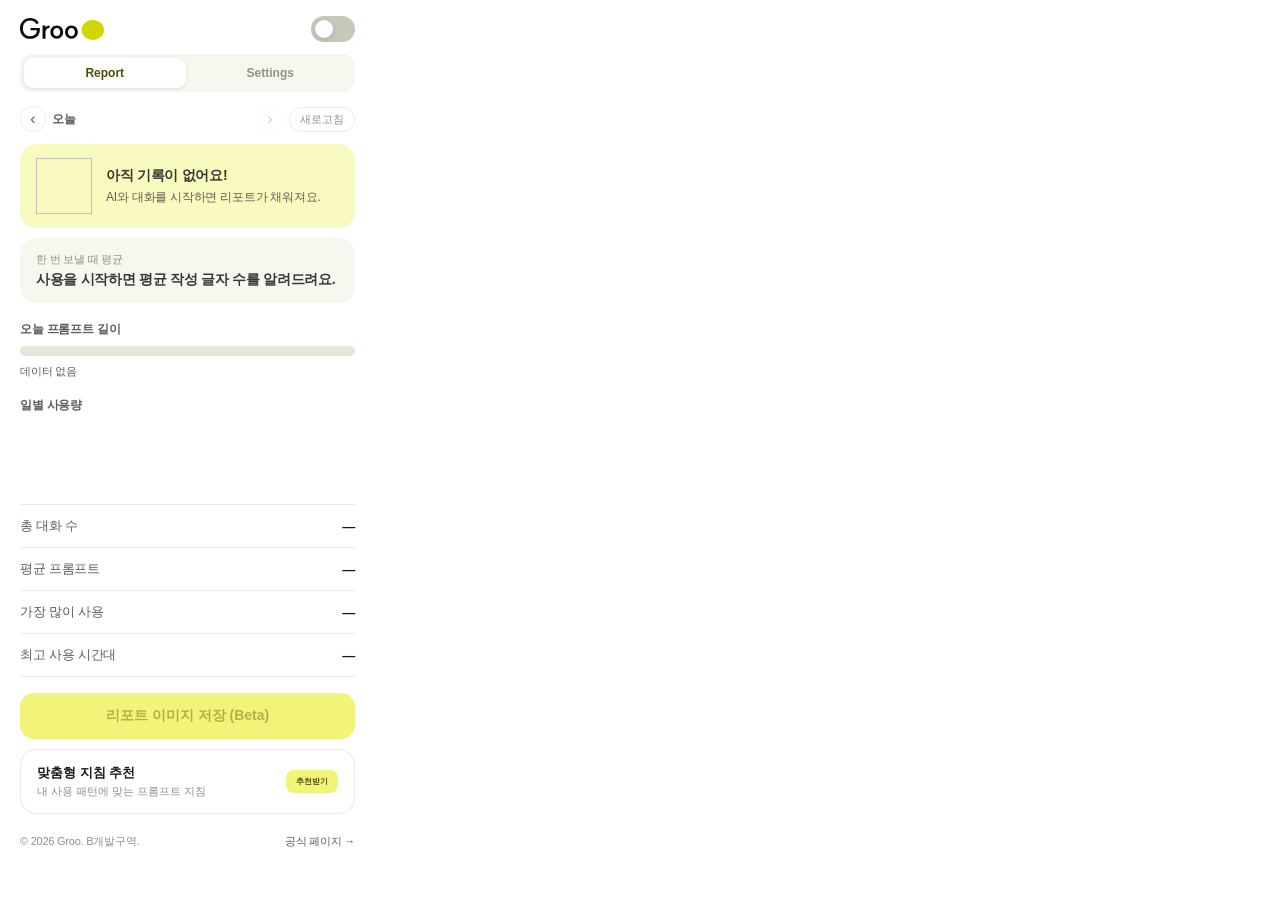
==== commit 2058b4ba: "팝업 세부 스타일 적용 및 지침 시트 버그 수정 - 날짜 텍스트: 12px/700/#5E5E57/letter-spacing -0.288px - 날짜 이동·새로고침 버튼: borde" ====
--- a/chrome-extension/popup/popup.html
+++ b/chrome-extension/popup/popup.html
@@ -98,7 +98,7 @@
       </div>
 
       <!-- Share image CTA -->
-      <button class="share-image-btn" id="shareImageBtn" type="button">리포트 이미지 저장 (Beta)</button>
+      <button class="share-image-btn" id="shareImageBtn" type="button">리포트 이미지 저장 <span class="beta-tag">(Beta)</span></button>
 
       <!-- Custom instructions entry -->
       <button class="custom-entry-card" id="openCustomSheet" type="button">
--- a/chrome-extension/popup/popup.css
+++ b/chrome-extension/popup/popup.css
@@ -85,17 +85,19 @@
   border: none;
   border-radius: 9px;
   background: transparent;
-  font-family: inherit;
-  font-size: 13px;
-  font-weight: 500;
+  font-family: "SUIT","Pretendard","Apple SD Gothic Neo",-apple-system,sans-serif;
+  font-size: 12px;
+  font-weight: 600;
+  font-style: normal;
+  line-height: normal;
+  text-align: center;
   color: var(--gray-400);
   cursor: pointer;
-  transition: background 0.15s, color 0.15s, font-weight 0.1s;
+  transition: background 0.15s, color 0.15s;
 }
 .tab-btn.active {
   background: #fff;
-  color: var(--gray-900);
-  font-weight: 700;
+  color: #4e5000;
   box-shadow: 0 1px 4px rgba(0,0,0,.10);
 }
 
@@ -111,20 +113,30 @@
 }
 .date-arrow {
   width: 26px; height: 26px;
-  border: none; border-radius: 50%;
+  border: 1px solid rgba(26,26,22,0.08);
+  border-radius: 12px;
   background: transparent;
-  font-size: 18px; color: var(--gray-600);
+  font-size: 16px; color: var(--gray-600);
   cursor: pointer; padding: 0;
   display: flex; align-items: center; justify-content: center;
   transition: background 0.12s;
 }
 .date-arrow:hover { background: var(--gray-50); }
 .date-arrow:disabled { opacity: 0.3; cursor: default; }
-.date-label { flex: 1; font-size: 14px; font-weight: 700; color: var(--gray-900); }
+.date-label {
+  flex: 1;
+  font-family: "SUIT","Pretendard","Apple SD Gothic Neo",-apple-system,sans-serif;
+  font-size: 12px; font-weight: 700;
+  color: #5e5e57; line-height: normal; letter-spacing: -0.288px;
+}
 .refresh-btn {
+  font-family: "SUIT","Pretendard","Apple SD Gothic Neo",-apple-system,sans-serif;
   font-size: 11px; font-weight: 500; color: var(--gray-400);
-  background: transparent; border: none; cursor: pointer;
-  font-family: inherit; padding: 4px 6px; border-radius: 6px;
+  background: transparent;
+  border: 1px solid rgba(26,26,22,0.08);
+  border-radius: 12px;
+  cursor: pointer; padding: 4px 10px;
+  display: flex; align-items: center; justify-content: center;
   transition: color 0.12s;
 }
 .refresh-btn:hover { color: var(--gray-800); }
@@ -157,8 +169,13 @@
 }
 .puri-img-wrap:hover .puri-upload-hint { display: flex; }
 .puri-text { flex: 1; min-width: 0; }
-.puri-title { font-size: 14px; font-weight: 700; color: var(--gray-900); margin: 0 0 3px; line-height: 1.4; }
-.puri-sub   { font-size: 12px; font-weight: 400; color: var(--gray-600); margin: 0; line-height: 1.5; }
+.puri-title {
+  font-family: "SUIT","Pretendard","Apple SD Gothic Neo",-apple-system,sans-serif;
+  font-size: 14px; font-weight: 600; color: #383833;
+  letter-spacing: -0.288px; line-height: normal;
+  margin: 0 0 3px;
+}
+.puri-sub { font-size: 12px; font-weight: 400; color: var(--gray-600); margin: 0; line-height: 1.5; }
 
 .puri-custom-badge {
   display: flex; align-items: center; justify-content: space-between;
@@ -181,7 +198,12 @@
   margin-bottom: 18px;
 }
 .avg-label { font-size: 11px; font-weight: 500; color: var(--gray-400); margin: 0 0 4px; }
-.avg-value { font-size: 16px; font-weight: 700; color: var(--gray-900); margin: 0; line-height: 1.4; }
+.avg-value {
+  font-family: "SUIT","Pretendard","Apple SD Gothic Neo",-apple-system,sans-serif;
+  font-size: 14px; font-weight: 600; color: #383833;
+  letter-spacing: -0.288px; line-height: normal;
+  margin: 0;
+}
 
 /* ── Section blocks (level bar, weekly chart) ── */
 .section-block { margin-bottom: 18px; }
@@ -258,14 +280,17 @@
   padding: 14px 0;
   background: var(--green-100);
   border: none; border-radius: 14px;
-  font-family: inherit; font-size: 14px; font-weight: 700;
-  color: var(--green-900);
+  font-family: "SUIT","Pretendard","Apple SD Gothic Neo",-apple-system,sans-serif;
+  font-size: 14px; font-weight: 600; line-height: normal;
+  color: rgba(78,80,0,0.40);
   cursor: pointer; text-align: center;
   transition: background 0.15s;
   margin-bottom: 10px;
 }
 .share-image-btn:hover { background: var(--green-200); }
 .share-image-btn:disabled { opacity: 0.5; cursor: not-allowed; }
+.share-image-btn.has-data { color: #4e5000; }
+.share-image-btn .beta-tag { color: rgba(78,80,0,0.40); font-size: 14px; }
 
 /* ── Custom instructions entry card ── */
 .custom-entry-card {
@@ -281,14 +306,20 @@
 }
 .custom-entry-card:hover { border-color: var(--green-400); }
 .custom-entry-text { flex: 1; min-width: 0; }
-.custom-entry-title { font-size: 14px; font-weight: 700; color: var(--gray-900); margin: 0 0 2px; }
-.custom-entry-sub   { font-size: 11px; color: var(--gray-400); margin: 0; }
+.custom-entry-title {
+  font-family: "SUIT","Pretendard","Apple SD Gothic Neo",-apple-system,sans-serif;
+  font-size: 13px; font-weight: 600; color: #1a1a16;
+  line-height: normal; margin: 0 0 2px;
+}
+.custom-entry-sub { font-size: 11px; color: var(--gray-400); margin: 0; }
 .custom-entry-pill {
   flex-shrink: 0; margin-left: 12px;
-  padding: 6px 14px;
-  background: var(--green-900);
-  border-radius: 999px;
-  font-size: 12px; font-weight: 700; color: #fff;
+  padding: 6px 10px;
+  background: #f1f47a;
+  border-radius: 8px;
+  font-family: "SUIT","Pretendard","Apple SD Gothic Neo",-apple-system,sans-serif;
+  font-size: 8px; font-weight: 600;
+  color: #4e5000; line-height: normal; text-align: center;
 }
 
 /* ── Footer ── */
@@ -417,8 +448,8 @@
 }
 .preset-preview-text {
   font-size: 12px; color: var(--gray-600); line-height: 1.6; margin: 0;
-  display: -webkit-box; -webkit-line-clamp: 4;
-  -webkit-box-orient: vertical; overflow: hidden;
+  white-space: pre-wrap; word-break: keep-all;
+  max-height: 200px; overflow-y: auto;
 }
 
 .sheet-cta {
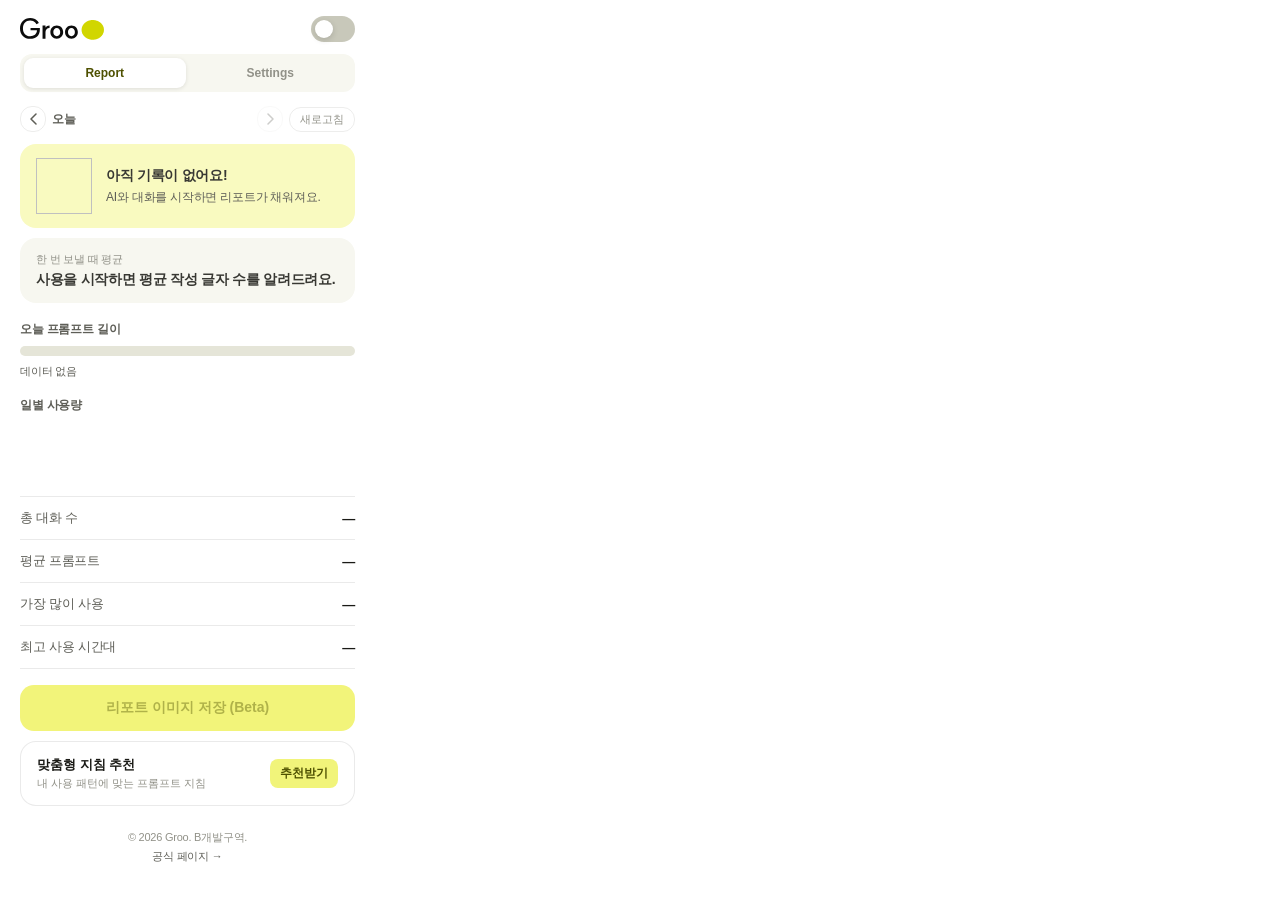
==== commit 9e8bdbd4: "팝업 세부 UI 조정 - 막대 그래프: width/gap 이전 방식(flex:1)으로 복원, height 52px 유지 - 날짜 화살표: SVG로 교체 → 완벽한 중앙 정렬 - 지" ====
--- a/chrome-extension/popup/popup.html
+++ b/chrome-extension/popup/popup.html
@@ -24,9 +24,13 @@
     <div id="tabReport" class="tab-panel">
 
       <div class="date-nav-row">
-        <button class="date-arrow" id="prevDay" type="button">&#8249;</button>
+        <button class="date-arrow" id="prevDay" type="button">
+          <svg width="7" height="12" viewBox="0 0 7 12" fill="none" aria-hidden="true"><path d="M6 1L1 6l5 5" stroke="currentColor" stroke-width="1.5" stroke-linecap="round" stroke-linejoin="round"/></svg>
+        </button>
         <span class="date-label" id="reportDate">오늘</span>
-        <button class="date-arrow" id="nextDay" type="button" disabled>&#8250;</button>
+        <button class="date-arrow" id="nextDay" type="button" disabled>
+          <svg width="7" height="12" viewBox="0 0 7 12" fill="none" aria-hidden="true"><path d="M1 1l5 5-5 5" stroke="currentColor" stroke-width="1.5" stroke-linecap="round" stroke-linejoin="round"/></svg>
+        </button>
         <button class="refresh-btn" id="refreshReport" type="button">새로고침</button>
       </div>
 
--- a/chrome-extension/popup/popup.css
+++ b/chrome-extension/popup/popup.css
@@ -116,9 +116,10 @@
   border: 1px solid rgba(26,26,22,0.08);
   border-radius: 12px;
   background: transparent;
-  font-size: 16px; color: var(--gray-600);
-  cursor: pointer; padding: 0;
+  color: var(--gray-600);
+  cursor: pointer; padding: 0; margin: 0;
   display: flex; align-items: center; justify-content: center;
+  line-height: 1; font-size: 0;
   transition: background 0.12s;
 }
 .date-arrow:hover { background: var(--gray-50); }
@@ -239,25 +240,31 @@
 /* ── Weekly chart ── */
 .week-bars {
   display: flex; align-items: flex-end; gap: 5px;
-  height: 60px; margin-bottom: 4px;
-}
-.week-bar-wrap { flex: 1; display: flex; flex-direction: column; align-items: center; gap: 0; }
+  height: 52px; margin-bottom: 4px;
+}
+.week-bar-wrap {
+  flex: 1;
+  height: 52px; border-radius: 4px;
+  background: rgba(229,229,216,0.4);
+  position: relative; overflow: hidden;
+}
+.week-bar-wrap.today    { background: #e5e5d8; }
+.week-bar-wrap.has-count { background: #e5e5d8; }
 .week-bar-inner {
-  width: 100%; border-radius: 4px 4px 0 0;
+  position: absolute; bottom: 0; left: 0; right: 0;
+  border-radius: 4px;
   display: flex; flex-direction: column-reverse;
-  overflow: hidden; min-height: 4px;
-}
+  overflow: hidden;
+}
+.week-seg { flex-shrink: 0; }
 .week-seg.low    { background: var(--green-400); }
 .week-seg.medium { background: var(--warning); }
 .week-seg.high   { background: var(--danger); }
-.week-bar-wrap.today .week-bar-inner { outline: 2px solid var(--green-900); outline-offset: 0; }
-.week-bar-wrap.empty .week-bar-inner { background: var(--gray-100); border-radius: 4px; }
-
-.week-days-label {
-  display: flex; gap: 5px;
-}
+
+.week-days-label { display: flex; gap: 5px; }
 .week-day-cell {
-  flex: 1; text-align: center; font-size: 10px; font-weight: 500; color: var(--gray-400);
+  flex: 1; text-align: center;
+  font-size: 10px; font-weight: 500; color: var(--gray-400);
 }
 .week-day-cell.today { color: var(--green-900); font-weight: 700; }
 
@@ -318,15 +325,15 @@
   background: #f1f47a;
   border-radius: 8px;
   font-family: "SUIT","Pretendard","Apple SD Gothic Neo",-apple-system,sans-serif;
-  font-size: 8px; font-weight: 600;
+  font-size: 12px; font-weight: 600;
   color: #4e5000; line-height: normal; text-align: center;
 }
 
 /* ── Footer ── */
 .popup-footer {
-  display: flex; justify-content: space-between; align-items: center;
-  padding-top: 4px;
-  font-size: 11px; color: var(--gray-400);
+  display: flex; flex-direction: column; align-items: center;
+  gap: 4px; padding-top: 8px;
+  font-size: 11px; color: var(--gray-400); text-align: center;
 }
 .popup-footer a { color: var(--gray-600); text-decoration: none; }
 .popup-footer a:hover { color: var(--gray-900); }
@@ -363,6 +370,13 @@
   transition: background 0.12s, border-color 0.12s;
 }
 .settings-action-btn:hover { background: var(--gray-100); }
+#downloadLogBtn {
+  border-radius: 8px;
+  border: 1px solid rgba(209,214,0,0.50);
+  background: #f9fac0;
+  color: #4e5000;
+}
+#downloadLogBtn:hover { background: var(--green-100); }
 .settings-action-btn.danger {
   background: #fef2f2; border-color: #fecaca; color: var(--danger);
 }
@@ -381,22 +395,31 @@
   position: relative; z-index: 1;
   background: #fff;
   border-radius: 20px 20px 0 0;
-  max-height: 82vh;
+  height: 60vh;
+  max-height: 100vh;
+  min-height: 200px;
   overflow-y: auto;
   display: flex; flex-direction: column;
+  transition: height 0.05s linear;
+  user-select: none;
 }
 .sheet-handle {
   width: 36px; height: 4px;
   background: var(--gray-200); border-radius: 2px;
   margin: 10px auto 0;
   flex-shrink: 0;
+  cursor: ns-resize;
 }
 .sheet-header {
   display: flex; align-items: center; justify-content: space-between;
   padding: 12px 20px 10px;
   flex-shrink: 0;
 }
-.sheet-title { font-size: 16px; font-weight: 700; color: var(--gray-900); }
+.sheet-title {
+  font-family: "SUIT","Pretendard","Apple SD Gothic Neo",-apple-system,sans-serif;
+  font-size: 16px; font-weight: 600;
+  color: #1a1a16; line-height: normal;
+}
 .sheet-close {
   width: 28px; height: 28px; border: none; border-radius: 50%;
   background: var(--gray-100); color: var(--gray-600);
@@ -404,8 +427,8 @@
   display: flex; align-items: center; justify-content: center;
 }
 .sheet-persona-pills {
-  display: flex; gap: 8px; overflow-x: auto;
-  padding: 4px 20px 12px;
+  display: none;
+  padding: 0;
   flex-shrink: 0;
   scrollbar-width: none;
 }
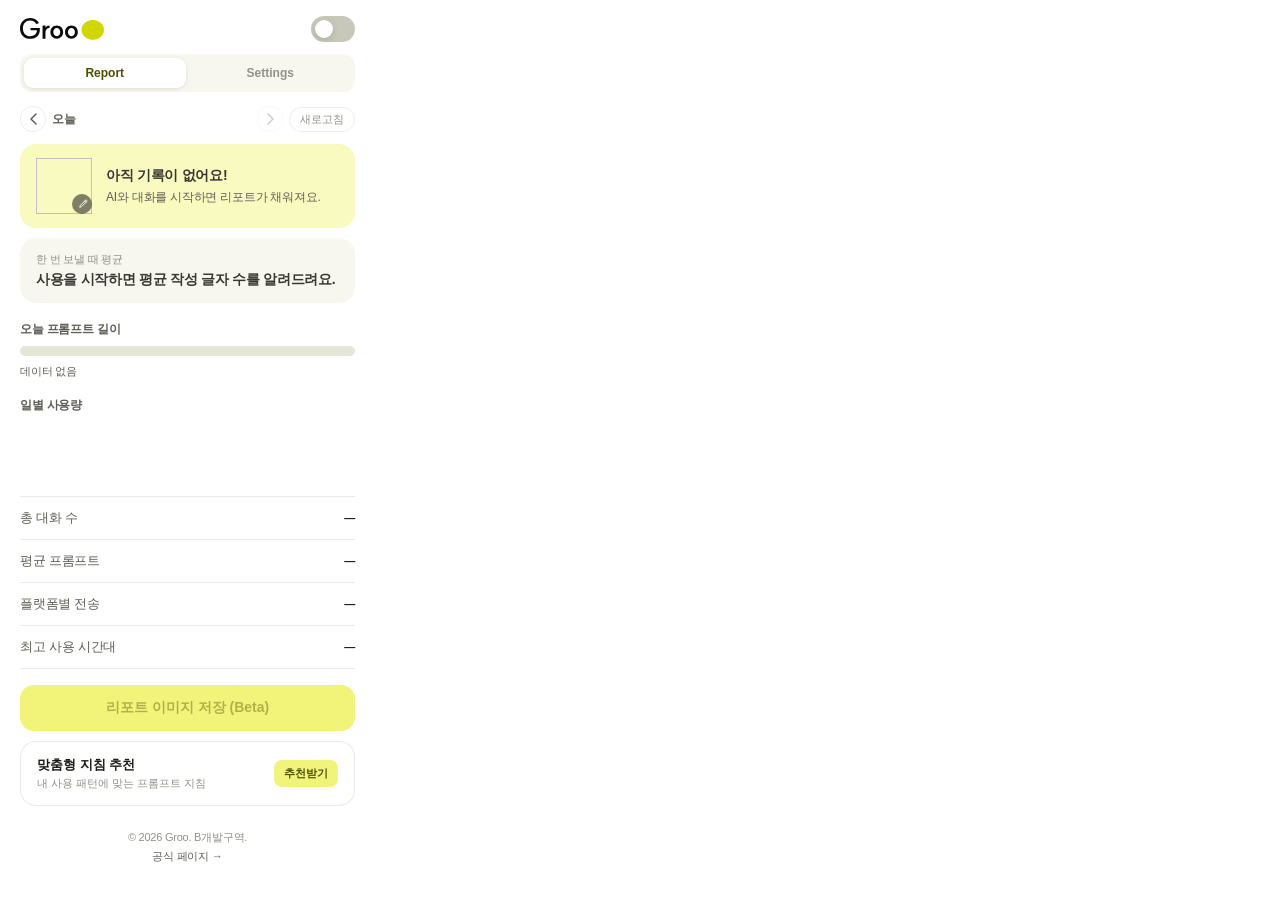
==== commit 08433507: "리포트 데이터 표시 개선 - 푸리 멘트: lo=0(전부 중간)일 때 '낮음 0번' 언급 대신 중립적 메시지 - 막대 그래프: 최소 스케일 5 기준으로 소수 전송 시 과도한 높이 방" ====
--- a/chrome-extension/popup/popup.html
+++ b/chrome-extension/popup/popup.html
@@ -92,7 +92,7 @@
           <span class="stats-value" id="statAvg">—</span>
         </div>
         <div class="stats-row">
-          <span class="stats-label">가장 많이 사용</span>
+          <span class="stats-label">플랫폼별 전송</span>
           <span class="stats-value" id="statPlatform">—</span>
         </div>
         <div class="stats-row">
--- a/chrome-extension/popup/popup.css
+++ b/chrome-extension/popup/popup.css
@@ -162,13 +162,14 @@
 }
 .puri-img { width: 56px; height: 56px; object-fit: contain; display: block; }
 .puri-upload-hint {
-  display: none;
-  position: absolute; inset: 0;
-  background: rgba(0,0,0,.35);
+  display: flex;
+  position: absolute; bottom: 0; right: 0;
+  width: 20px; height: 20px;
+  background: rgba(26,26,22,0.55);
   border-radius: 50%;
   align-items: center; justify-content: center;
-}
-.puri-img-wrap:hover .puri-upload-hint { display: flex; }
+  pointer-events: none;
+}
 .puri-text { flex: 1; min-width: 0; }
 .puri-title {
   font-family: "SUIT","Pretendard","Apple SD Gothic Neo",-apple-system,sans-serif;
@@ -248,8 +249,9 @@
   background: rgba(229,229,216,0.4);
   position: relative; overflow: hidden;
 }
-.week-bar-wrap.today    { background: #e5e5d8; }
-.week-bar-wrap.has-count { background: #e5e5d8; }
+.week-bar-wrap.today                    { background: #e5e5d8; }
+.week-bar-wrap.today.has-count          { background: #e5e5d8; }
+.week-bar-wrap:not(.today) .week-bar-inner { opacity: 0.4; }
 .week-bar-inner {
   position: absolute; bottom: 0; left: 0; right: 0;
   border-radius: 4px;
@@ -279,7 +281,10 @@
   border-bottom: 1px solid var(--color-border);
 }
 .stats-label { font-size: 13px; color: var(--gray-600); }
-.stats-value { font-size: 13px; font-weight: 700; color: var(--gray-900); }
+.stats-value {
+  font-family: "SUIT","Pretendard","Apple SD Gothic Neo",-apple-system,sans-serif;
+  font-size: 11px; font-weight: 600; color: #1a1a16; line-height: normal;
+}
 
 /* ── Share image button ── */
 .share-image-btn {
@@ -325,7 +330,7 @@
   background: #f1f47a;
   border-radius: 8px;
   font-family: "SUIT","Pretendard","Apple SD Gothic Neo",-apple-system,sans-serif;
-  font-size: 12px; font-weight: 600;
+  font-size: 11px; font-weight: 600;
   color: #4e5000; line-height: normal; text-align: center;
 }
 
@@ -363,7 +368,7 @@
   flex-shrink: 0;
   padding: 7px 16px;
   border: 1px solid var(--color-border);
-  border-radius: 999px;
+  border-radius: 8px;
   background: var(--gray-50);
   font-family: inherit; font-size: 12px; font-weight: 600;
   color: var(--gray-800); cursor: pointer;
@@ -486,9 +491,13 @@
   padding: 15px 0;
   background: var(--green-400);
   border: none; border-radius: 14px;
-  font-family: inherit; font-size: 15px; font-weight: 700;
+  font-family: inherit; font-size: 15px; font-weight: 600;
   color: var(--green-900); cursor: pointer;
-  transition: background 0.15s;
+  transition: background 0.15s, opacity 0.15s;
+}
+.sheet-copy-btn:disabled {
+  background: var(--gray-100); color: var(--gray-400);
+  cursor: not-allowed; opacity: 0.7;
 }
 .sheet-copy-btn:hover { background: var(--green-200); }
 .sheet-copy-btn.copied { background: var(--green-900); color: #fff; }
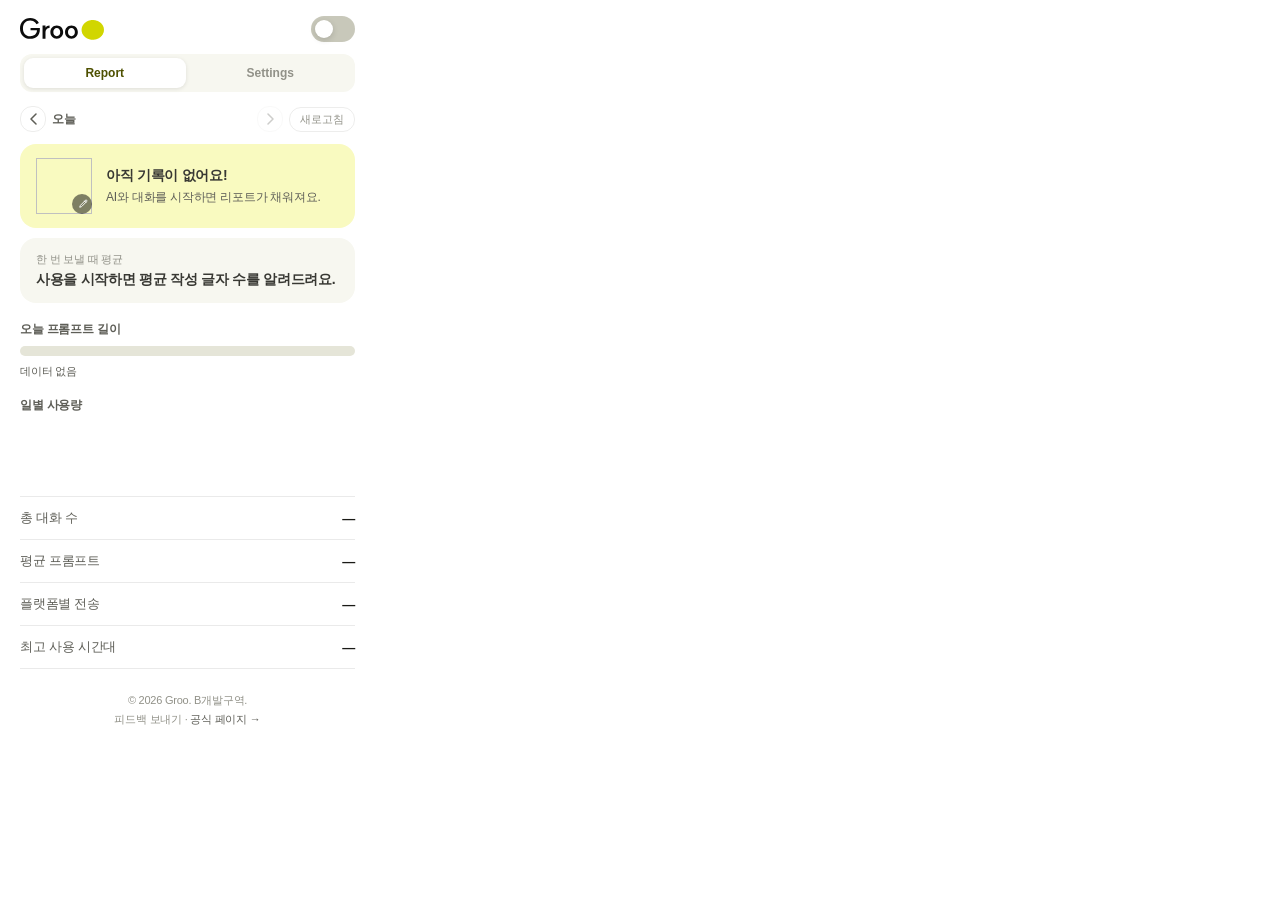
==== commit 08979aa2: "기능 정리 및 UI 개선 - 최고 사용 시간대: hourlyCounts 기록 및 peakHour 계산 구현 - 막대 그래프 최소 기준 5→10으로 변경 - 평균 글자수 숫자 부분 " ====
--- a/chrome-extension/popup/popup.html
+++ b/chrome-extension/popup/popup.html
@@ -101,21 +101,13 @@
         </div>
       </div>
 
-      <!-- Share image CTA -->
+      <!-- 리포트 이미지 저장 버튼 (일시 비노출 — 로직은 popup.js downloadShareImage 함수 참고)
       <button class="share-image-btn" id="shareImageBtn" type="button">리포트 이미지 저장 <span class="beta-tag">(Beta)</span></button>
-
-      <!-- Custom instructions entry -->
-      <button class="custom-entry-card" id="openCustomSheet" type="button">
-        <div class="custom-entry-text">
-          <p class="custom-entry-title">맞춤형 지침 추천</p>
-          <p class="custom-entry-sub">내 사용 패턴에 맞는 프롬프트 지침</p>
-        </div>
-        <span class="custom-entry-pill">추천받기</span>
-      </button>
+      -->
 
       <footer class="popup-footer">
         <span>© 2026 Groo. B개발구역.</span>
-        <a href="https://b-side-ground.vercel.app/" target="_blank">공식 페이지 →</a>
+        <span><a href="https://forms.gle/3ucmeL6wRD5HegfU6" target="_blank" class="footer-feedback">피드백 보내기</a> · <a href="https://b-side-ground.vercel.app/" target="_blank">공식 페이지 →</a></span>
       </footer>
     </div>
 
@@ -143,7 +135,7 @@
 
       <p class="settings-section-label">데이터</p>
       <div class="settings-card">
-        <div class="settings-row">
+          <div class="settings-row">
           <span class="settings-row-label">리포트 내보내기</span>
           <button class="settings-action-btn" id="downloadLogBtn" type="button">내보내기</button>
         </div>
@@ -156,26 +148,8 @@
 
       <footer class="popup-footer">
         <span>© 2026 Groo. B개발구역.</span>
-        <a href="https://b-side-ground.vercel.app/" target="_blank">공식 페이지 →</a>
+        <span><a href="https://forms.gle/3ucmeL6wRD5HegfU6" target="_blank" class="footer-feedback">피드백 보내기</a> · <a href="https://b-side-ground.vercel.app/" target="_blank">공식 페이지 →</a></span>
       </footer>
-    </div>
-
-    <!-- ── Custom instructions sheet ── -->
-    <div id="customSheet" class="sheet-overlay" hidden>
-      <div class="sheet-backdrop" id="sheetBackdrop"></div>
-      <div class="sheet">
-        <div class="sheet-handle"></div>
-        <div class="sheet-header">
-          <span class="sheet-title">맞춤형 지침 추천</span>
-          <button class="sheet-close" id="closeSheet" type="button">✕</button>
-        </div>
-        <div class="sheet-persona-pills" id="sheetPersonaTabs"></div>
-        <div class="sheet-presets" id="sheetPresets"></div>
-        <div class="sheet-cta">
-          <button class="sheet-copy-btn" id="sheetCopyBtn" type="button">지침 복사하기</button>
-          <p class="sheet-copy-hint">복사한 지침을 ChatGPT · Claude · Gemini 맞춤형 지침에 붙여 넣어 보세요</p>
-        </div>
-      </div>
     </div>
 
     <script src="popup.js"></script>
--- a/chrome-extension/popup/popup.css
+++ b/chrome-extension/popup/popup.css
@@ -206,6 +206,7 @@
   letter-spacing: -0.288px; line-height: normal;
   margin: 0;
 }
+.avg-num { font-size: 19px; }
 
 /* ── Section blocks (level bar, weekly chart) ── */
 .section-block { margin-bottom: 18px; }
@@ -283,7 +284,7 @@
 .stats-label { font-size: 13px; color: var(--gray-600); }
 .stats-value {
   font-family: "SUIT","Pretendard","Apple SD Gothic Neo",-apple-system,sans-serif;
-  font-size: 11px; font-weight: 600; color: #1a1a16; line-height: normal;
+  font-size: 13px; font-weight: 600; color: #1a1a16; line-height: normal;
 }
 
 /* ── Share image button ── */
@@ -304,36 +305,6 @@
 .share-image-btn.has-data { color: #4e5000; }
 .share-image-btn .beta-tag { color: rgba(78,80,0,0.40); font-size: 14px; }
 
-/* ── Custom instructions entry card ── */
-.custom-entry-card {
-  display: flex; align-items: center; justify-content: space-between;
-  width: 100%; padding: 14px 16px;
-  background: var(--color-surface);
-  border: 1px solid var(--color-border);
-  border-radius: 16px;
-  cursor: pointer; font-family: inherit;
-  text-align: left;
-  transition: border-color 0.15s;
-  margin-bottom: 16px;
-}
-.custom-entry-card:hover { border-color: var(--green-400); }
-.custom-entry-text { flex: 1; min-width: 0; }
-.custom-entry-title {
-  font-family: "SUIT","Pretendard","Apple SD Gothic Neo",-apple-system,sans-serif;
-  font-size: 13px; font-weight: 600; color: #1a1a16;
-  line-height: normal; margin: 0 0 2px;
-}
-.custom-entry-sub { font-size: 11px; color: var(--gray-400); margin: 0; }
-.custom-entry-pill {
-  flex-shrink: 0; margin-left: 12px;
-  padding: 6px 10px;
-  background: #f1f47a;
-  border-radius: 8px;
-  font-family: "SUIT","Pretendard","Apple SD Gothic Neo",-apple-system,sans-serif;
-  font-size: 11px; font-weight: 600;
-  color: #4e5000; line-height: normal; text-align: center;
-}
-
 /* ── Footer ── */
 .popup-footer {
   display: flex; flex-direction: column; align-items: center;
@@ -342,6 +313,7 @@
 }
 .popup-footer a { color: var(--gray-600); text-decoration: none; }
 .popup-footer a:hover { color: var(--gray-900); }
+.popup-footer .footer-feedback { color: var(--gray-400); }
 
 /* ── Settings panel ── */
 .settings-section-label {
@@ -387,121 +359,3 @@
 }
 .settings-action-btn.danger:hover { background: #fee2e2; }
 
-/* ── Custom instructions sheet ── */
-.sheet-overlay {
-  position: fixed; inset: 0; z-index: 200;
-  display: flex; flex-direction: column; justify-content: flex-end;
-}
-.sheet-backdrop {
-  position: absolute; inset: 0;
-  background: rgba(0,0,0,0.38);
-}
-.sheet {
-  position: relative; z-index: 1;
-  background: #fff;
-  border-radius: 20px 20px 0 0;
-  height: 60vh;
-  max-height: 100vh;
-  min-height: 200px;
-  overflow-y: auto;
-  display: flex; flex-direction: column;
-  transition: height 0.05s linear;
-  user-select: none;
-}
-.sheet-handle {
-  width: 36px; height: 4px;
-  background: var(--gray-200); border-radius: 2px;
-  margin: 10px auto 0;
-  flex-shrink: 0;
-  cursor: ns-resize;
-}
-.sheet-header {
-  display: flex; align-items: center; justify-content: space-between;
-  padding: 12px 20px 10px;
-  flex-shrink: 0;
-}
-.sheet-title {
-  font-family: "SUIT","Pretendard","Apple SD Gothic Neo",-apple-system,sans-serif;
-  font-size: 16px; font-weight: 600;
-  color: #1a1a16; line-height: normal;
-}
-.sheet-close {
-  width: 28px; height: 28px; border: none; border-radius: 50%;
-  background: var(--gray-100); color: var(--gray-600);
-  font-size: 14px; cursor: pointer; font-family: inherit;
-  display: flex; align-items: center; justify-content: center;
-}
-.sheet-persona-pills {
-  display: none;
-  padding: 0;
-  flex-shrink: 0;
-  scrollbar-width: none;
-}
-.sheet-persona-pills::-webkit-scrollbar { display: none; }
-.persona-pill {
-  flex-shrink: 0;
-  padding: 7px 14px;
-  border: 1.5px solid var(--color-border);
-  border-radius: 999px;
-  background: transparent;
-  font-family: inherit; font-size: 13px; font-weight: 500;
-  color: var(--gray-600); cursor: pointer;
-  transition: all 0.15s;
-}
-.persona-pill.active {
-  background: var(--green-400); border-color: var(--green-400);
-  color: var(--green-900); font-weight: 700;
-}
-
-.sheet-presets { flex: 1; overflow-y: auto; padding: 0 20px; }
-.preset-item {
-  width: 100%; text-align: left;
-  padding: 14px 16px;
-  border: 1.5px solid var(--color-border);
-  border-radius: 14px;
-  background: #fff; font-family: inherit;
-  cursor: pointer; margin-bottom: 8px;
-  transition: border-color 0.15s;
-  display: block;
-}
-.preset-item:hover { border-color: var(--green-400); }
-.preset-item.active {
-  border-color: var(--green-400);
-  background: var(--green-50);
-}
-.preset-label { font-size: 13px; font-weight: 600; color: var(--gray-900); margin: 0 0 6px; }
-.preset-preview-label {
-  font-size: 11px; font-weight: 500; color: var(--gray-400);
-  margin: 0 0 4px;
-}
-.preset-preview-text {
-  font-size: 12px; color: var(--gray-600); line-height: 1.6; margin: 0;
-  white-space: pre-wrap; word-break: keep-all;
-  max-height: 200px; overflow-y: auto;
-}
-
-.sheet-cta {
-  padding: 12px 20px 20px;
-  flex-shrink: 0;
-  border-top: 1px solid var(--color-border);
-  background: #fff;
-}
-.sheet-copy-btn {
-  display: block; width: 100%;
-  padding: 15px 0;
-  background: var(--green-400);
-  border: none; border-radius: 14px;
-  font-family: inherit; font-size: 15px; font-weight: 600;
-  color: var(--green-900); cursor: pointer;
-  transition: background 0.15s, opacity 0.15s;
-}
-.sheet-copy-btn:disabled {
-  background: var(--gray-100); color: var(--gray-400);
-  cursor: not-allowed; opacity: 0.7;
-}
-.sheet-copy-btn:hover { background: var(--green-200); }
-.sheet-copy-btn.copied { background: var(--green-900); color: #fff; }
-.sheet-copy-hint {
-  font-size: 11px; color: var(--gray-400); text-align: center;
-  margin: 8px 0 0; line-height: 1.5;
-}
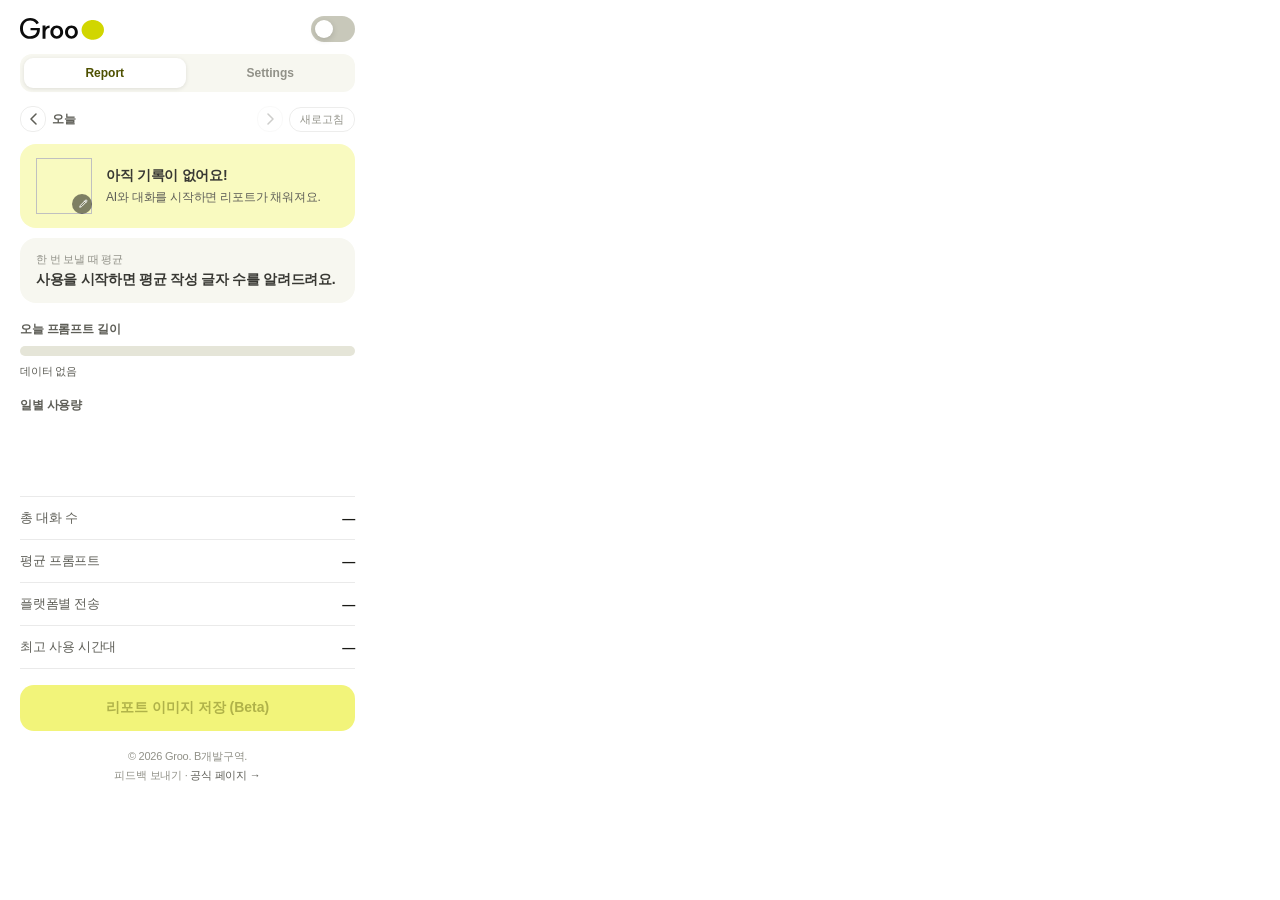
==== commit 8f185b6e: "리포트 이미지 저장 기능 복활 및 Figma 카드 디자인으로 전면 리뉴얼 - 랜딩 페이지 탭 타이틀 변경: '그루 | AI에게 더 가볍게 질문하기' - 리포트 이미지 저장 버튼 주" ====
--- a/chrome-extension/popup/popup.html
+++ b/chrome-extension/popup/popup.html
@@ -101,9 +101,7 @@
         </div>
       </div>
 
-      <!-- 리포트 이미지 저장 버튼 (일시 비노출 — 로직은 popup.js downloadShareImage 함수 참고)
       <button class="share-image-btn" id="shareImageBtn" type="button">리포트 이미지 저장 <span class="beta-tag">(Beta)</span></button>
-      -->
 
       <footer class="popup-footer">
         <span>© 2026 Groo. B개발구역.</span>
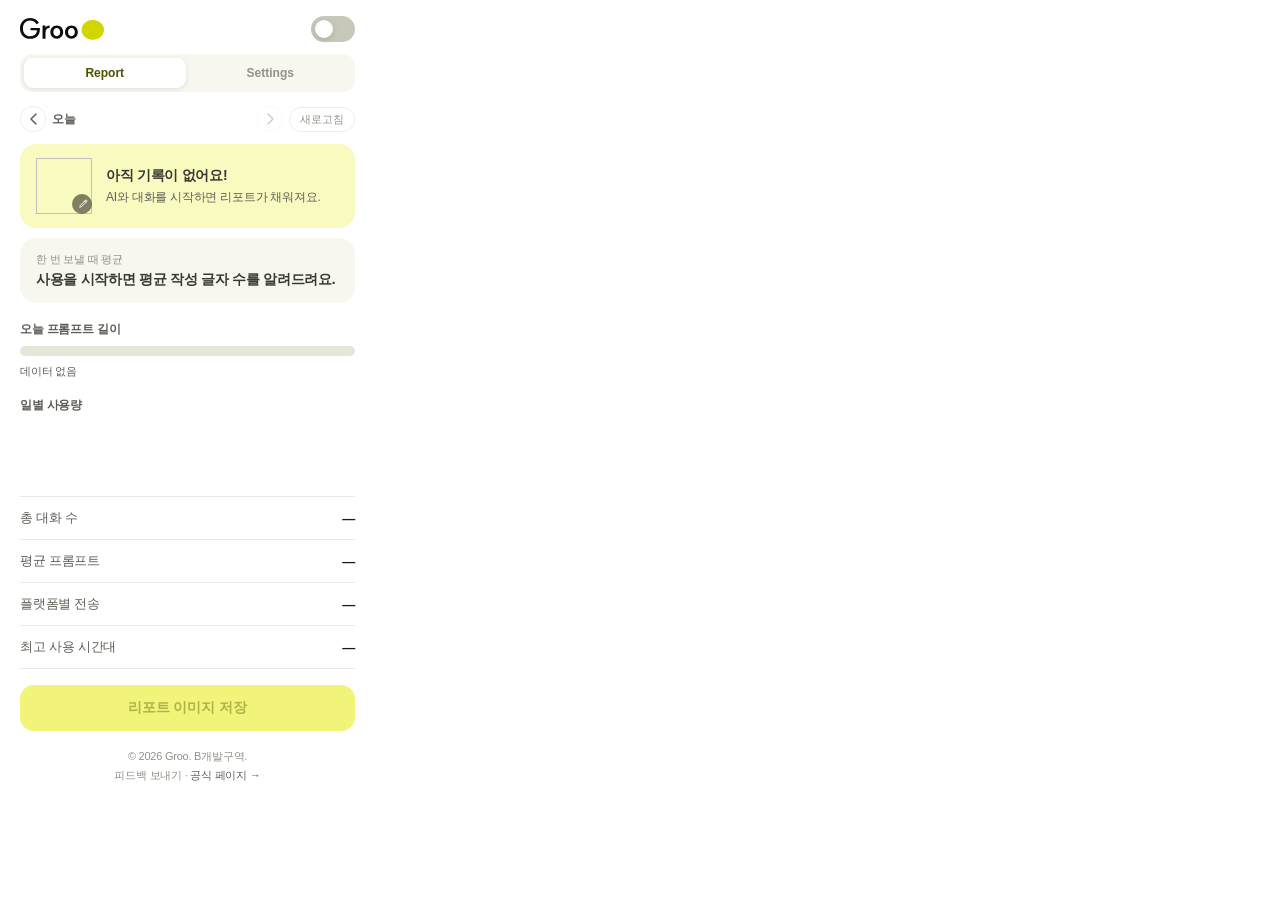
==== commit e1e392dc: "리포트 이미지 저장 버튼 Beta 태그 제거 Co-Authored-By: Claude Sonnet 4.6 <noreply@anthropic.com>" ====
--- a/chrome-extension/popup/popup.html
+++ b/chrome-extension/popup/popup.html
@@ -101,7 +101,7 @@
         </div>
       </div>
 
-      <button class="share-image-btn" id="shareImageBtn" type="button">리포트 이미지 저장 <span class="beta-tag">(Beta)</span></button>
+      <button class="share-image-btn" id="shareImageBtn" type="button">리포트 이미지 저장</button>
 
       <footer class="popup-footer">
         <span>© 2026 Groo. B개발구역.</span>
